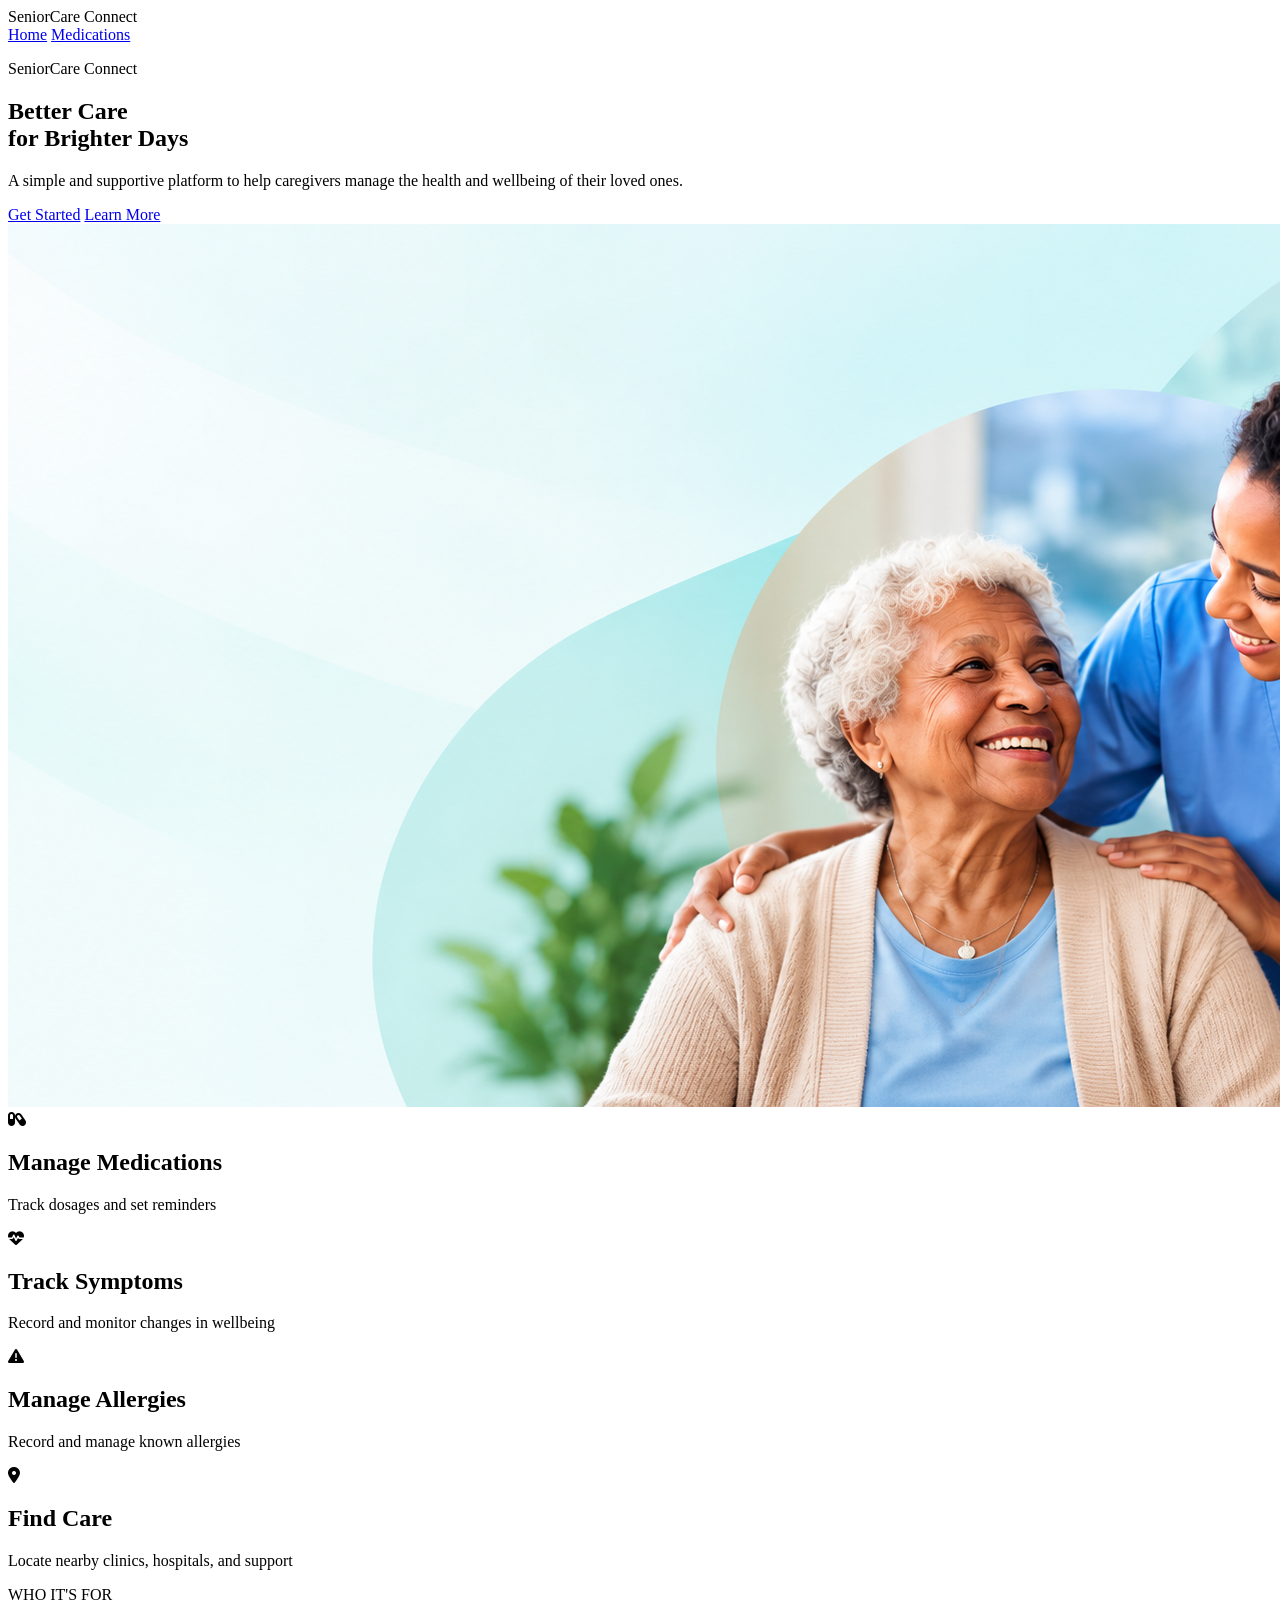
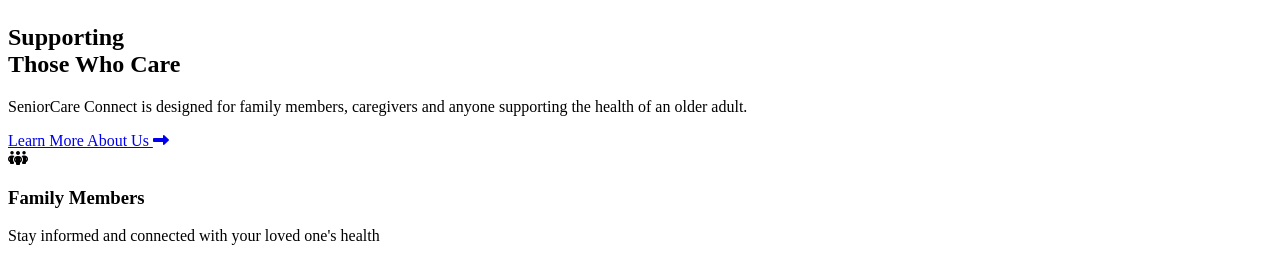
==== index.html @ da494a32 "Add who it's for section" ====
<!DOCTYPE html>
<html lang="en">

  <head>
    <meta charset="UTF-8">
    <meta name="viewport" content="width=device-width, initial-scale=1.0">
    <link rel="stylesheet" href="https://cdnjs.cloudflare.com/ajax/libs/font-awesome/6.7.2/css/all.min.css">
    <title>SeniorCare Connect</title>
  </head>

  <body>

    <header>
      <div class="logo">SeniorCare Connect</div>

      <nav class="navigation">
        <a href="index.html">Home</a>
        <a href="pages/medications.html">Medications</a>
      </nav>
    </header>

    <main>

      <section class="hero">

        <div class="hero-content">
          <p class="paragraph-home">SeniorCare Connect</p>

          <h1 class="main-heading">
            Better Care <br>
            for Brighter Days
          </h1>

          <p class="hero-description">
            A simple and supportive platform to help caregivers manage
            the health and wellbeing of their loved ones.
          </p>

          <div class="hero-buttons">
            <a href="#" class="btn-primary">Get Started</a>
            <a href="#" class="btn-secondary">Learn More</a>
          </div>
        </div>

        <div class="hero-image-container">
          <img
            src="hero-image.png"
            alt="Caregiver supporting an elderly woman"
          >
        </div>

      </section>

      <section class="features">
        <div class="feature-card">
          <i class="fa-solid fa-capsules" aria-hidden="true"></i>
          <h2 class="feature-heading">Manage Medications</h2>
          <p class="feature-description">Track dosages and set reminders</p>
        </div>

        <div class="feature-card">
          <i class="fa-solid fa-heart-pulse" aria-hidden="true"></i>
          <h2 class="feature-heading">Track Symptoms</h2>
          <p class="feature-description">Record and monitor changes in wellbeing</p>
        </div>

        <div class="feature-card">
          <i class="fa-solid fa-triangle-exclamation" aria-hidden="true"></i>
          <h2 class="feature-heading">Manage Allergies</h2>
          <p class="feature-description">Record and manage known allergies</p>
        </div>

        <div class="feature-card">
          <i class="fa-solid fa-location-dot" aria-hidden="true"></i>
          <h2 class="feature-heading">Find Care</h2>
          <p class="feature-description">Locate nearby clinics, hospitals, and support</p>
        </div>
      </section>

      <section class="who-section">
        <div class="who-intro">

          <p class="section-label">WHO IT'S FOR</p>

          <h2 class="section-heading">Supporting <br> Those Who Care</h2>

          <p>SeniorCare Connect is designed for family members, caregivers and anyone supporting the health of an older adult.</p>

          <a href="#" class="who-button">
            Learn More About Us

            <i class="fa-solid fa-right-long" aria-hidden="true"></i>
          </a>


        </div>

        <div class="who-cards">

          <article class="who-card">
            <i class="fa-solid fa-people-group" aria-hidden="true"></i>

            <h3>Family Members</h3>

            <p class="who-description">Stay informed and connected with your loved one's health</p>
          </article>

          

        </div>


      </section>

    </main>

  </body>

</html>
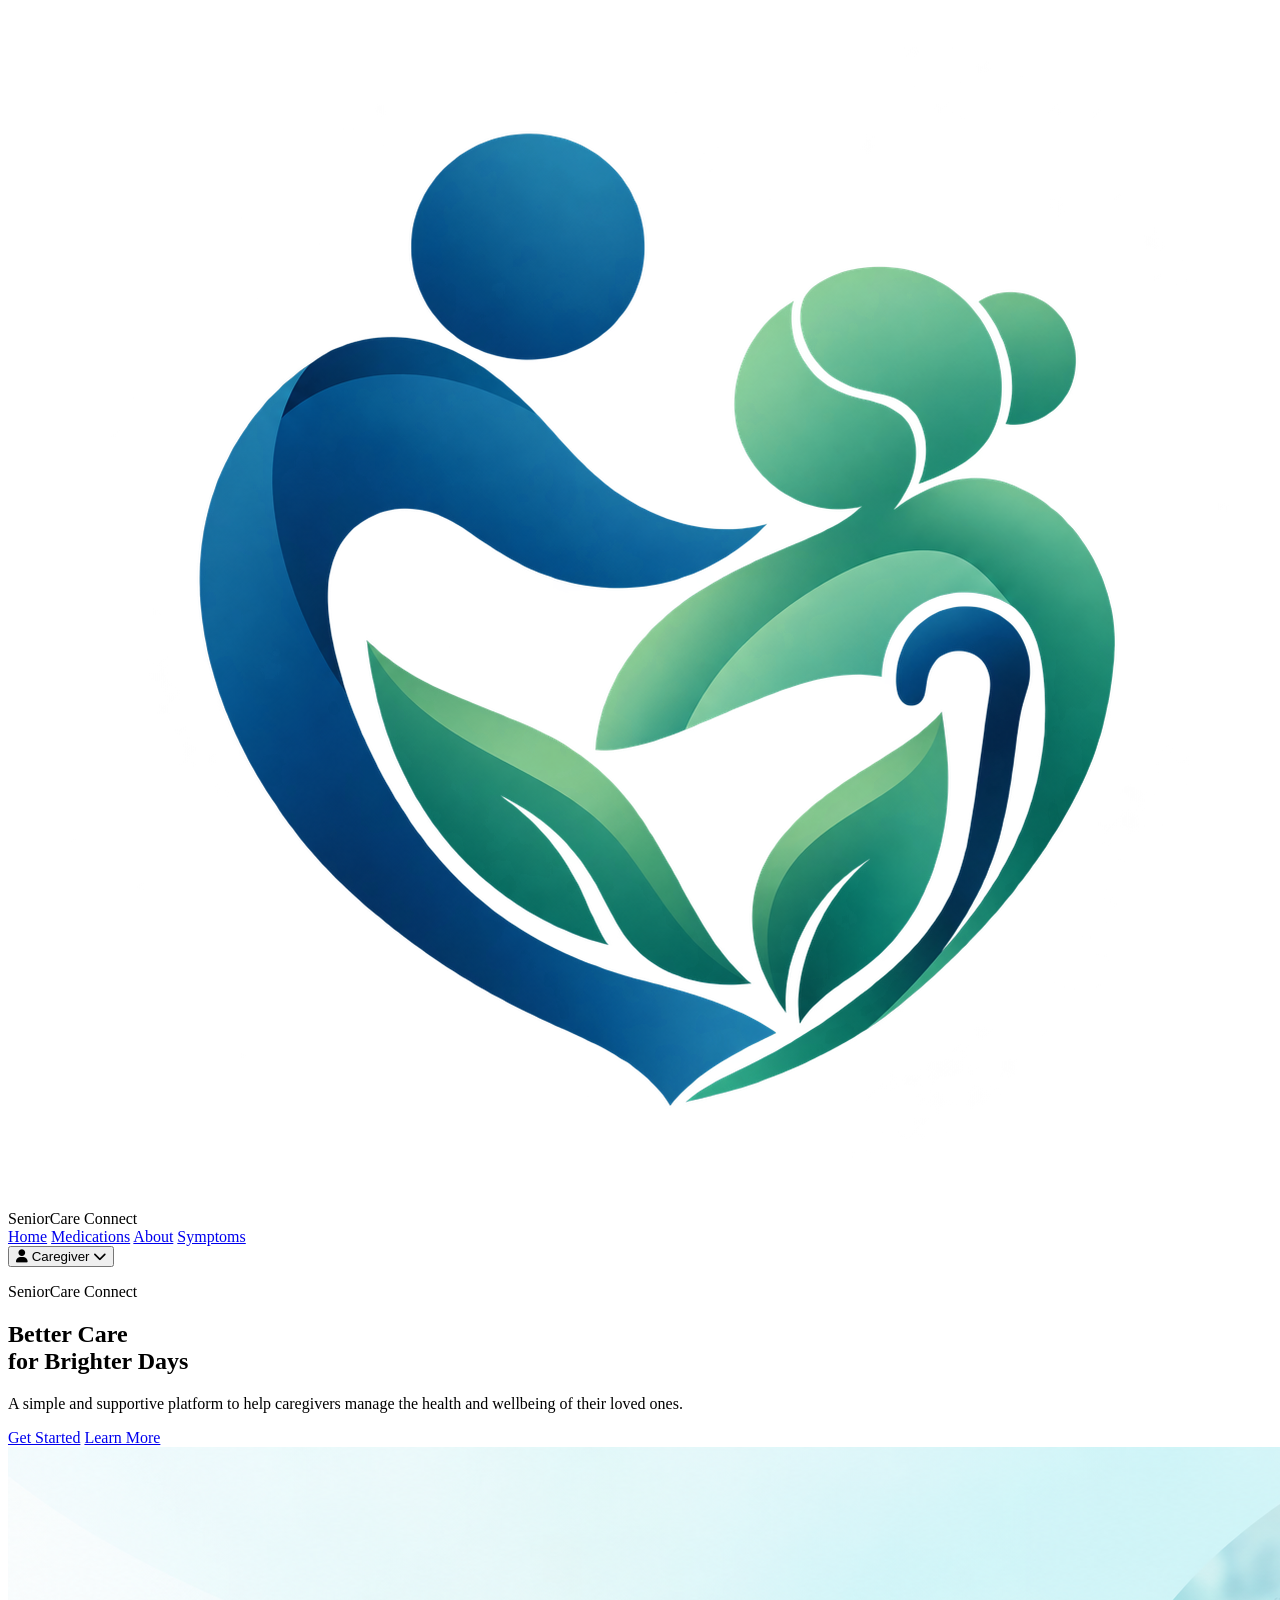
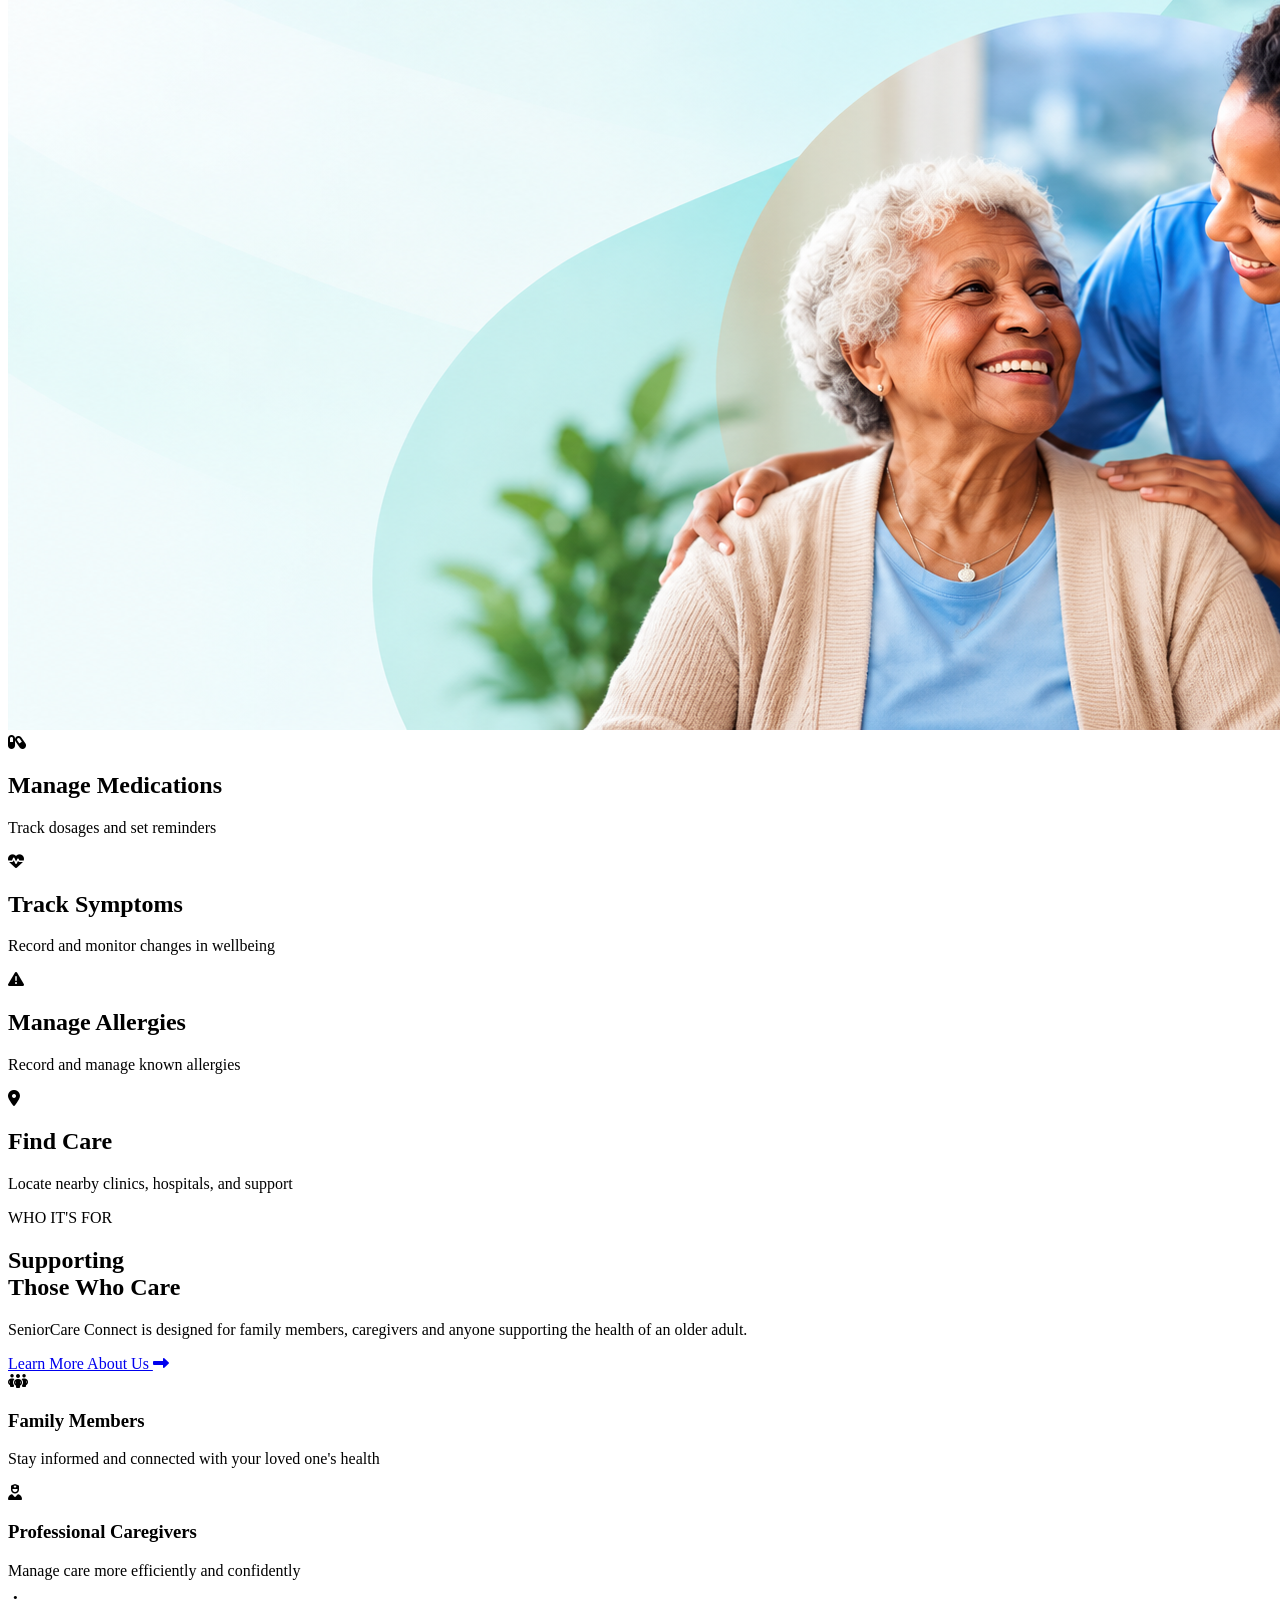
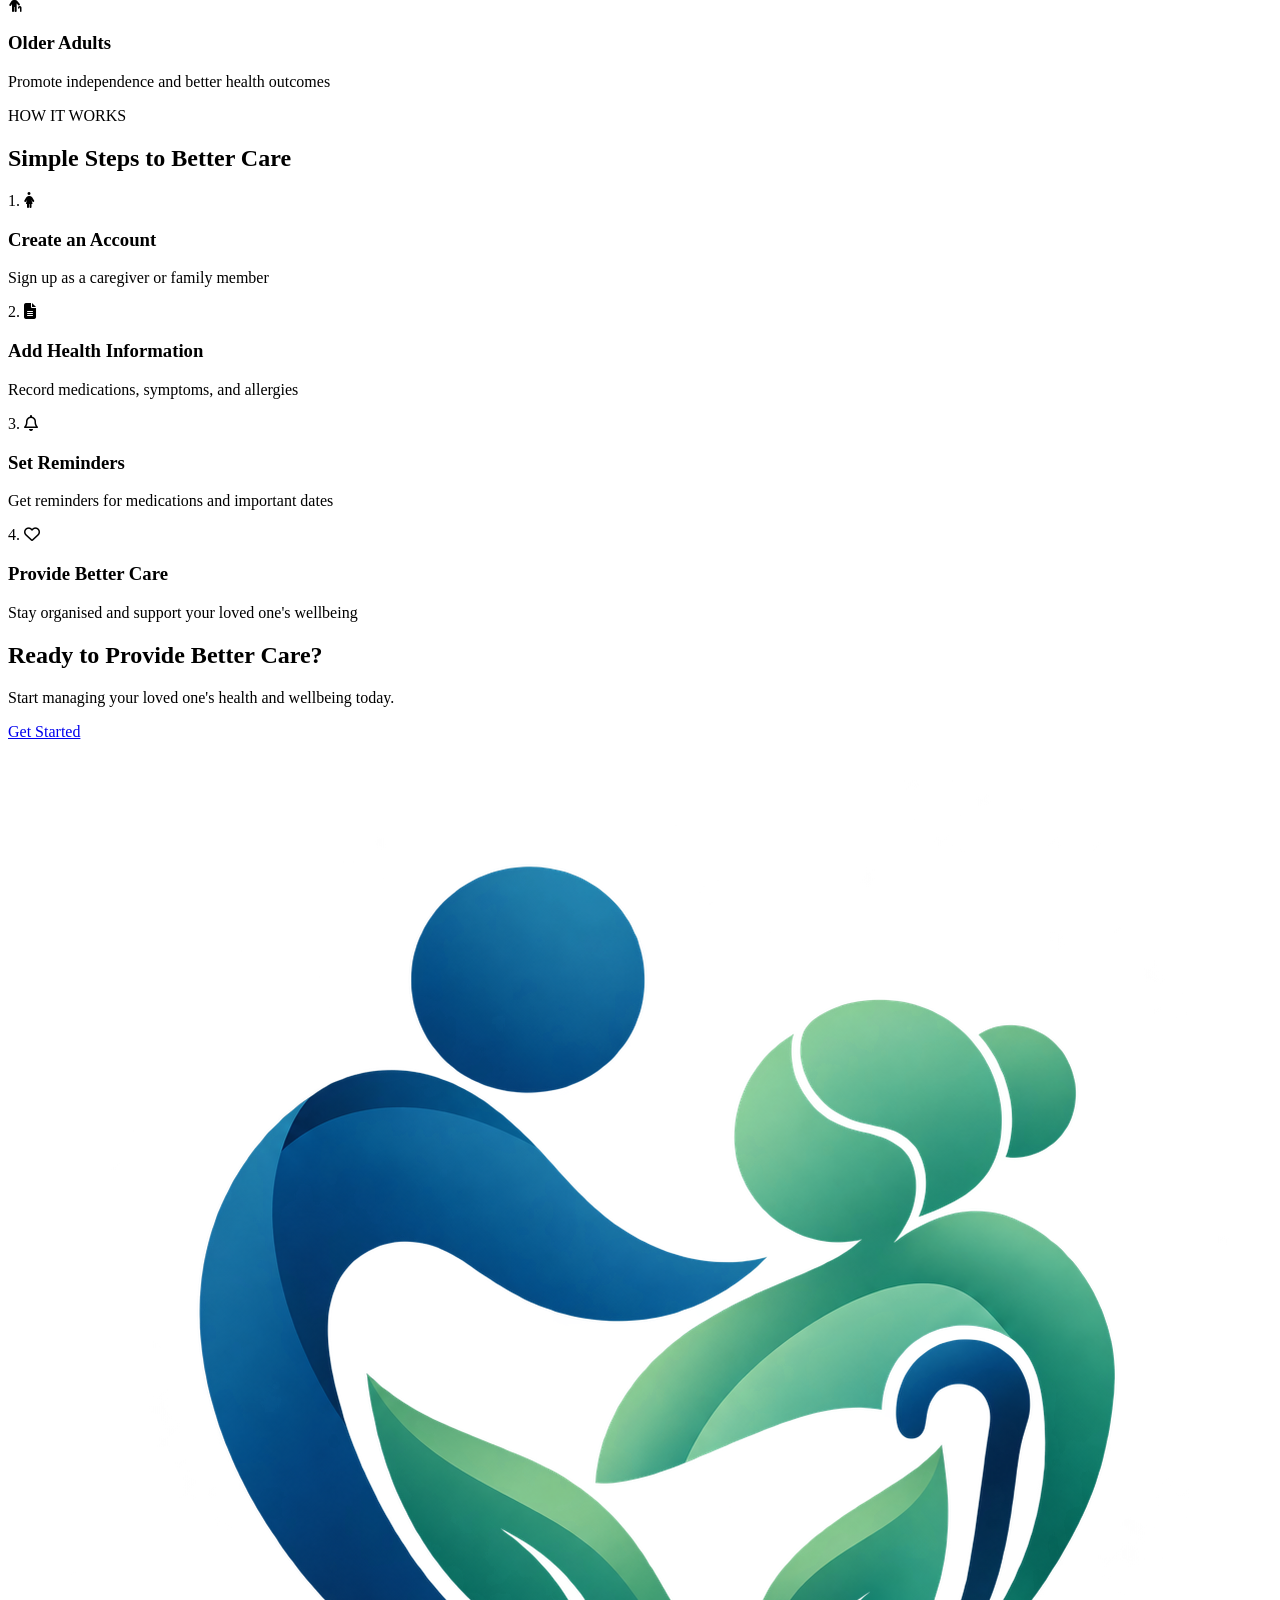
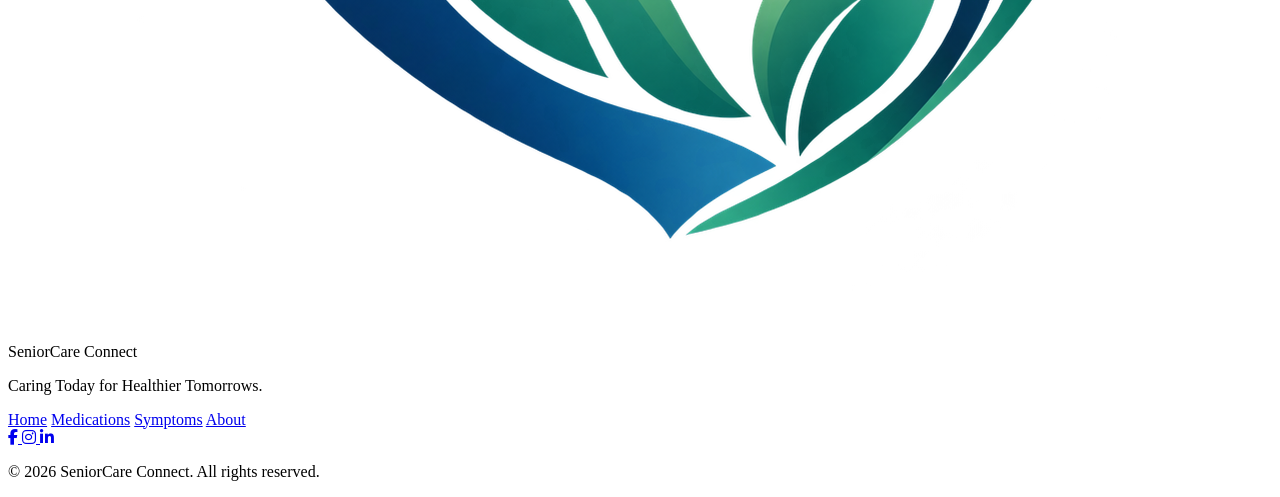
==== commit 6a8995cc: "Complete homepage HTML structure" ====
--- a/index.html
+++ b/index.html
@@ -11,12 +11,30 @@
   <body>
 
     <header>
-      <div class="logo">SeniorCare Connect</div>
+      <div class="logo">
+    <img src="logo.png" alt="SeniorCare Connect logo">
+    <span>SeniorCare Connect</span>
+  </div>
 
       <nav class="navigation">
         <a href="index.html">Home</a>
         <a href="pages/medications.html">Medications</a>
+        <a href="pages/about.html">About</a>
+        <a href="pages/symptoms.html">Symptoms</a>
       </nav>
+
+      <div class="profile-menu">
+
+  <button type="button" class="profile-button">
+
+    <i class="fa-solid fa-user" aria-hidden="true"></i>
+
+    <span>Caregiver</span>
+
+    <i class="fa-solid fa-chevron-down" aria-hidden="true"></i>
+
+  </button>
+</div>
     </header>
 
     <main>
@@ -105,15 +123,149 @@
             <p class="who-description">Stay informed and connected with your loved one's health</p>
           </article>
 
-          
-
-        </div>
-
-
-      </section>
+          <article class="who-card">
+            <i class="fa-solid fa-user-nurse" aria-hidden="true"></i>
+
+            <h3>Professional Caregivers</h3>
+
+            <p class="who-description">Manage care more efficiently and confidently</p>
+          </article>
+
+          <article class="who-card">
+            <i class="fa-solid fa-person-cane" aria-hidden="true"></i>
+
+            <h3>Older Adults</h3>
+
+            <p class="who-description">Promote independence and better health outcomes</p>
+          </article>
+
+        </div>
+
+      </section>
+      
+
+
+      <section class="how-it-works">
+        <p class="section-label">HOW IT WORKS</p>
+        <h2>Simple Steps to Better Care</h2>
+
+        <article class="step-card">
+
+          <span class="step-number">1.</span>
+
+            <i class="fa-solid fa-person-dress" aria-hidden="true"></i>
+
+
+            <h3>Create an Account</h3>
+
+            <p>Sign up as a caregiver or family member</p>
+          </article>
+
+
+          <article class="step-card">
+
+          <span class="step-number">2.</span>
+
+            <i class="fa-solid fa-file-lines" aria-hidden="true"></i>
+
+
+            <h3>Add Health Information</h3>
+
+            <p>Record medications, symptoms, and allergies</p>
+          </article>
+
+
+          <article class="step-card">
+
+          <span class="step-number">3.</span>
+
+            <i class="fa-regular fa-bell" aria-hidden="true"></i>
+
+
+            <h3>Set Reminders</h3>
+
+            <p>Get reminders for medications and important dates</p>
+          </article>
+
+
+          <article class="step-card">
+
+          <span class="step-number">4.</span>
+
+            <i class="fa-regular fa-heart" aria-hidden="true"></i>
+
+
+            <h3>Provide Better Care</h3>
+
+            <p>Stay organised and support your loved one's wellbeing</p>
+          </article>
+
+      </section>
+
+      <section class="cta-section">
+
+    <h2>Ready to Provide Better Care?</h2>
+
+    <p>
+        Start managing your loved one's health and wellbeing today.
+    </p>
+
+    <a href="#" class="cta-button">
+        Get Started
+    </a>
+
+</section>
+
 
     </main>
 
+    <footer>
+  <div class="footer-brand">
+
+  <div class="footer-logo">
+    <img src="logo.png" alt="SeniorCare Connect logo">
+    <span>SeniorCare Connect</span>
+  </div>
+
+  <p>Caring Today for Healthier Tomorrows.</p>
+
+</div>
+
+<nav class="footer-navigation">
+
+  <a href="index.html">Home</a>
+
+  <a href="pages/medications.html">Medications</a>
+
+  <a href="pages/symptoms.html">Symptoms</a>
+
+  <a href="pages/about.html">About</a>
+
+</nav>
+
+<div class="social-links">
+
+  <a href="#" aria-label="Facebook">
+    <i class="fa-brands fa-facebook-f" aria-hidden="true"></i>
+  </a>
+
+  <a href="#" aria-label="Instagram">
+    <i class="fa-brands fa-instagram" aria-hidden="true"></i>
+  </a>
+
+  <a href="#" aria-label="LinkedIn">
+    <i class="fa-brands fa-linkedin-in" aria-hidden="true"></i>
+  </a>
+
+</div>
+
+<p class="copyright">
+    © 2026 SeniorCare Connect. All rights reserved.
+  </p>
+  
+</footer>
+
+
   </body>
 
 </html>
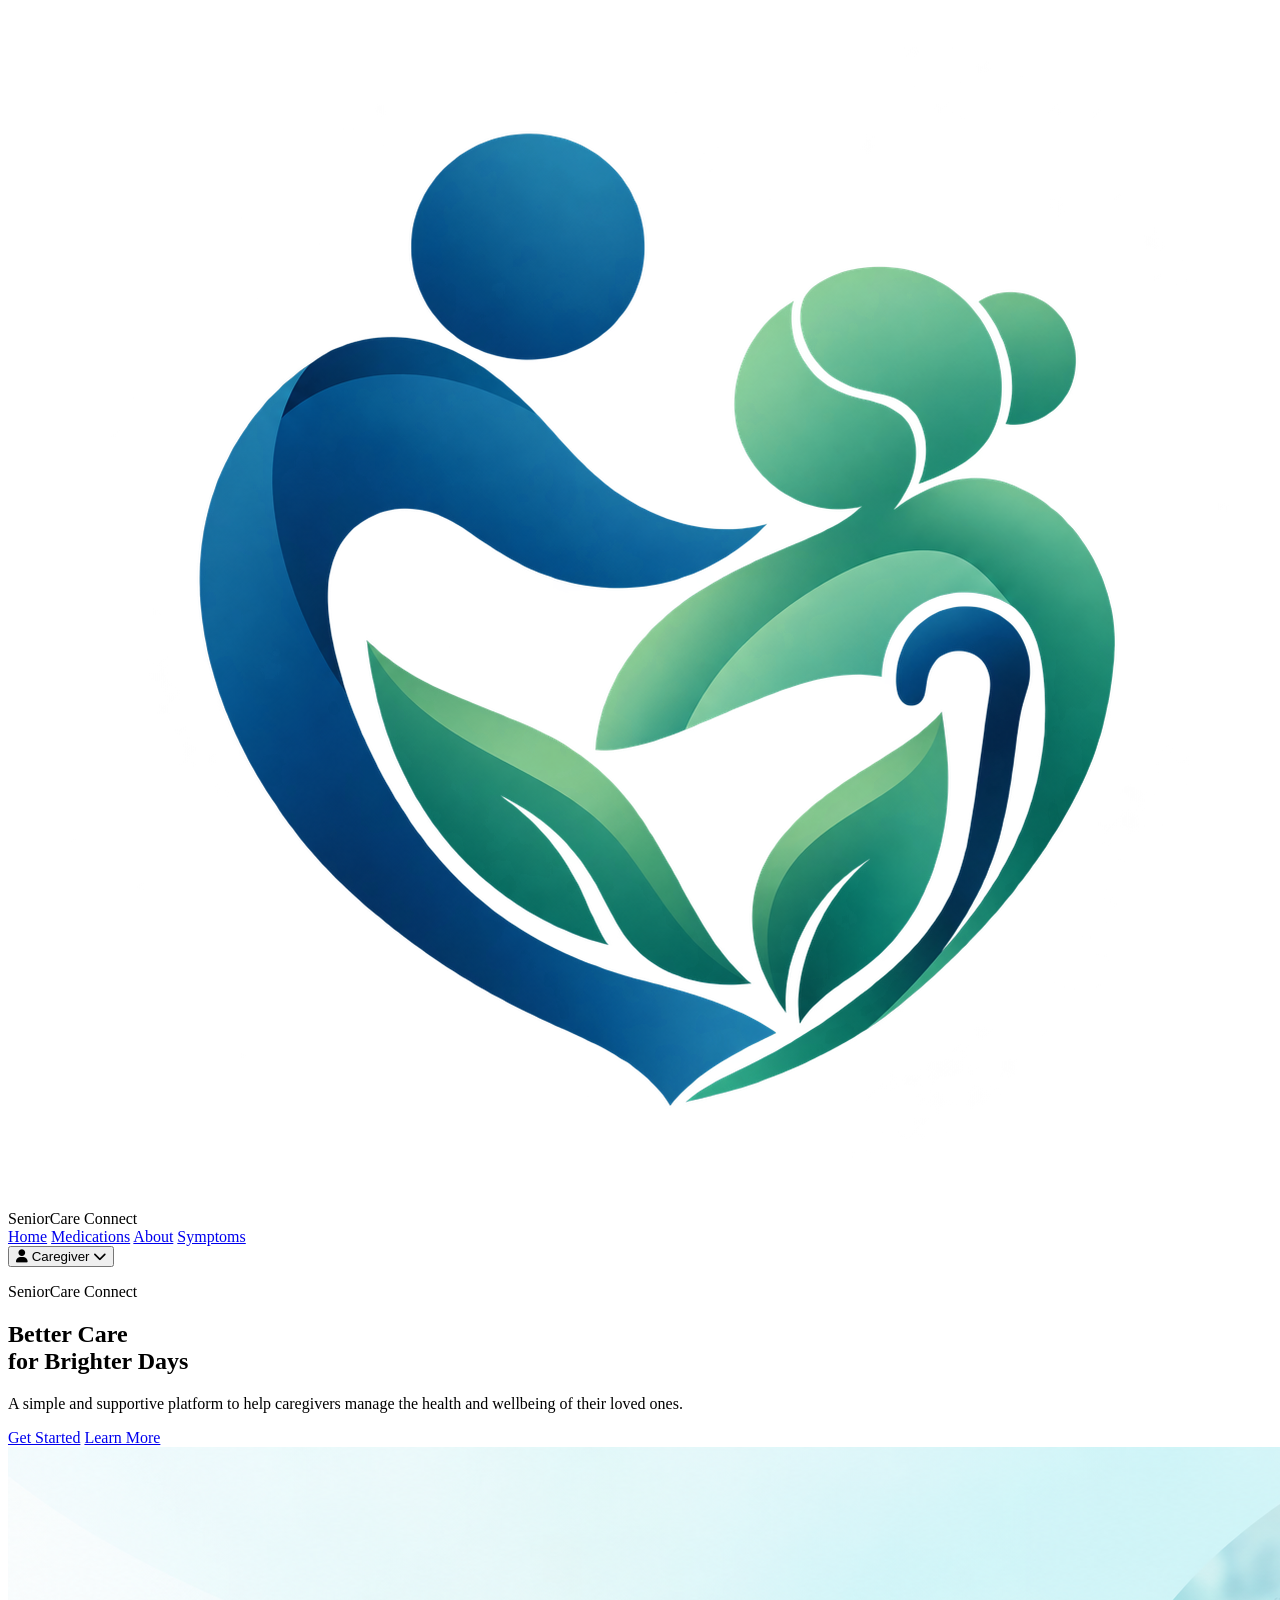
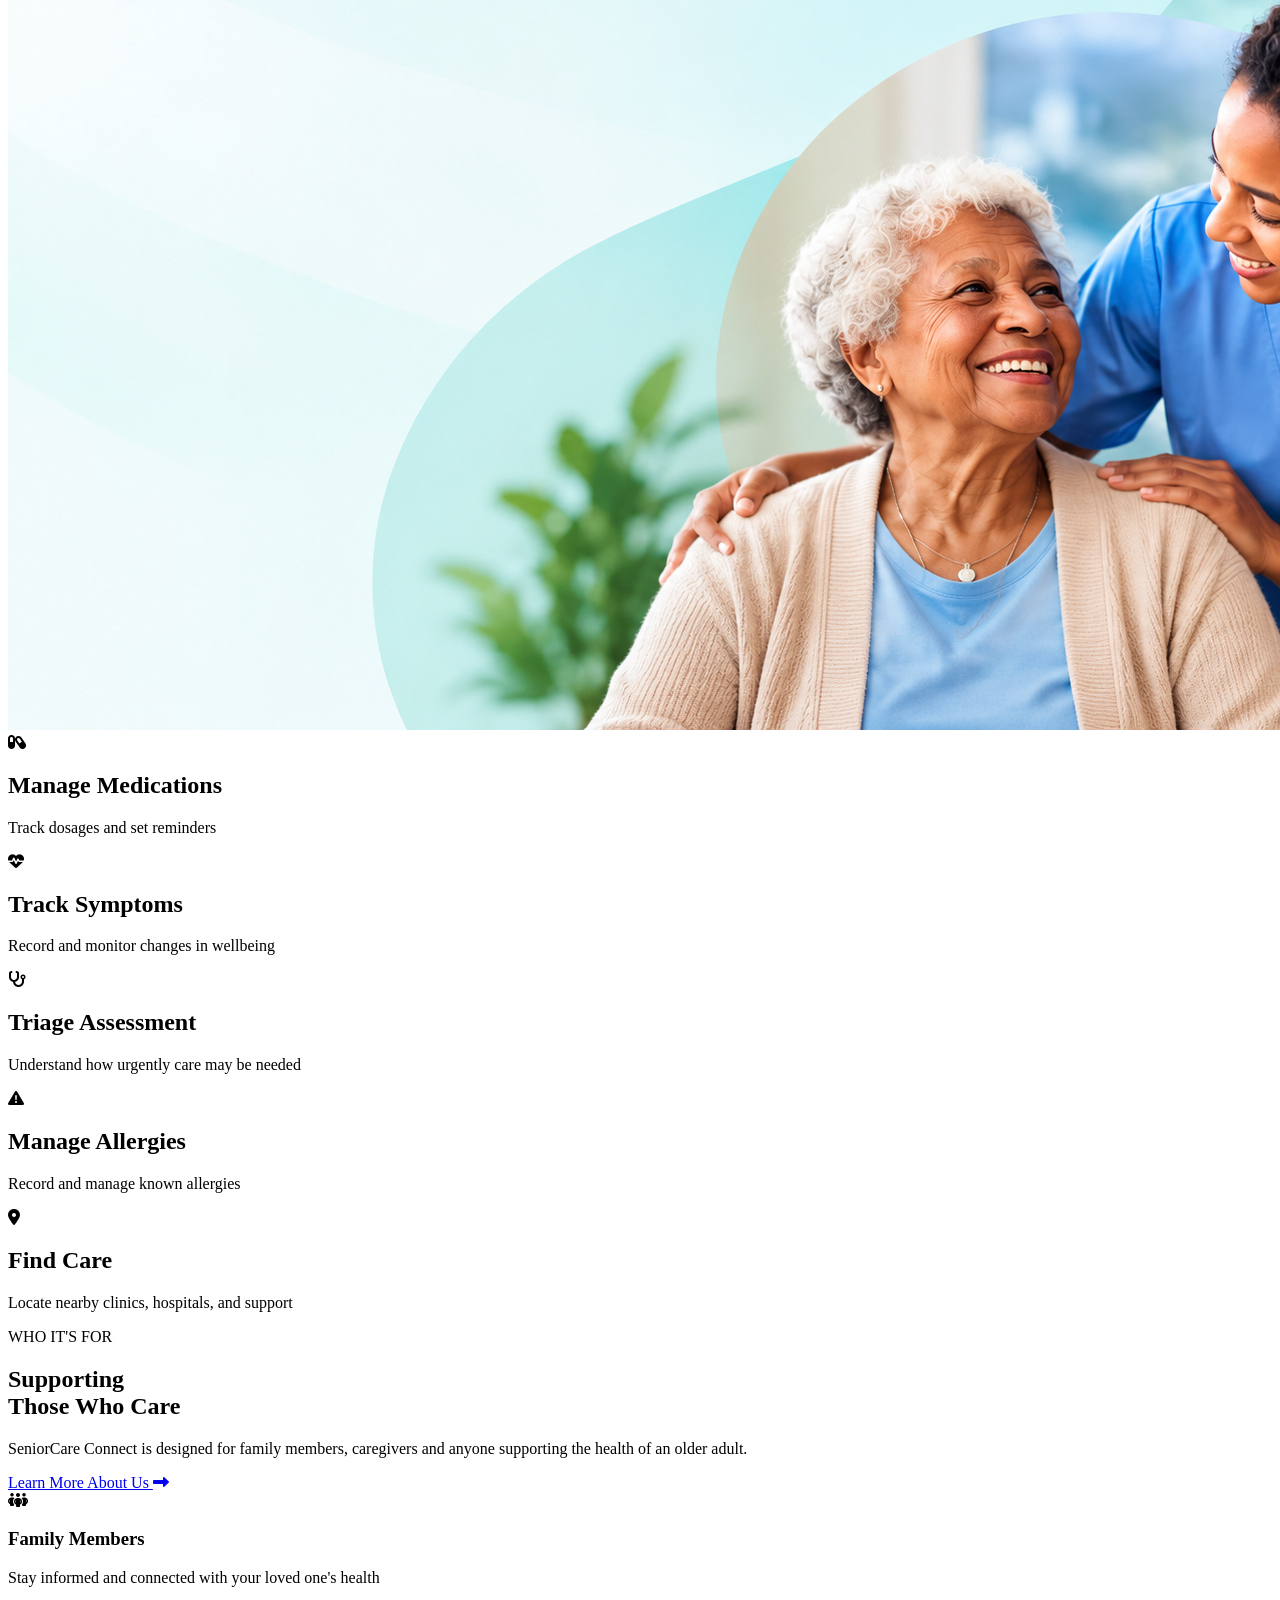
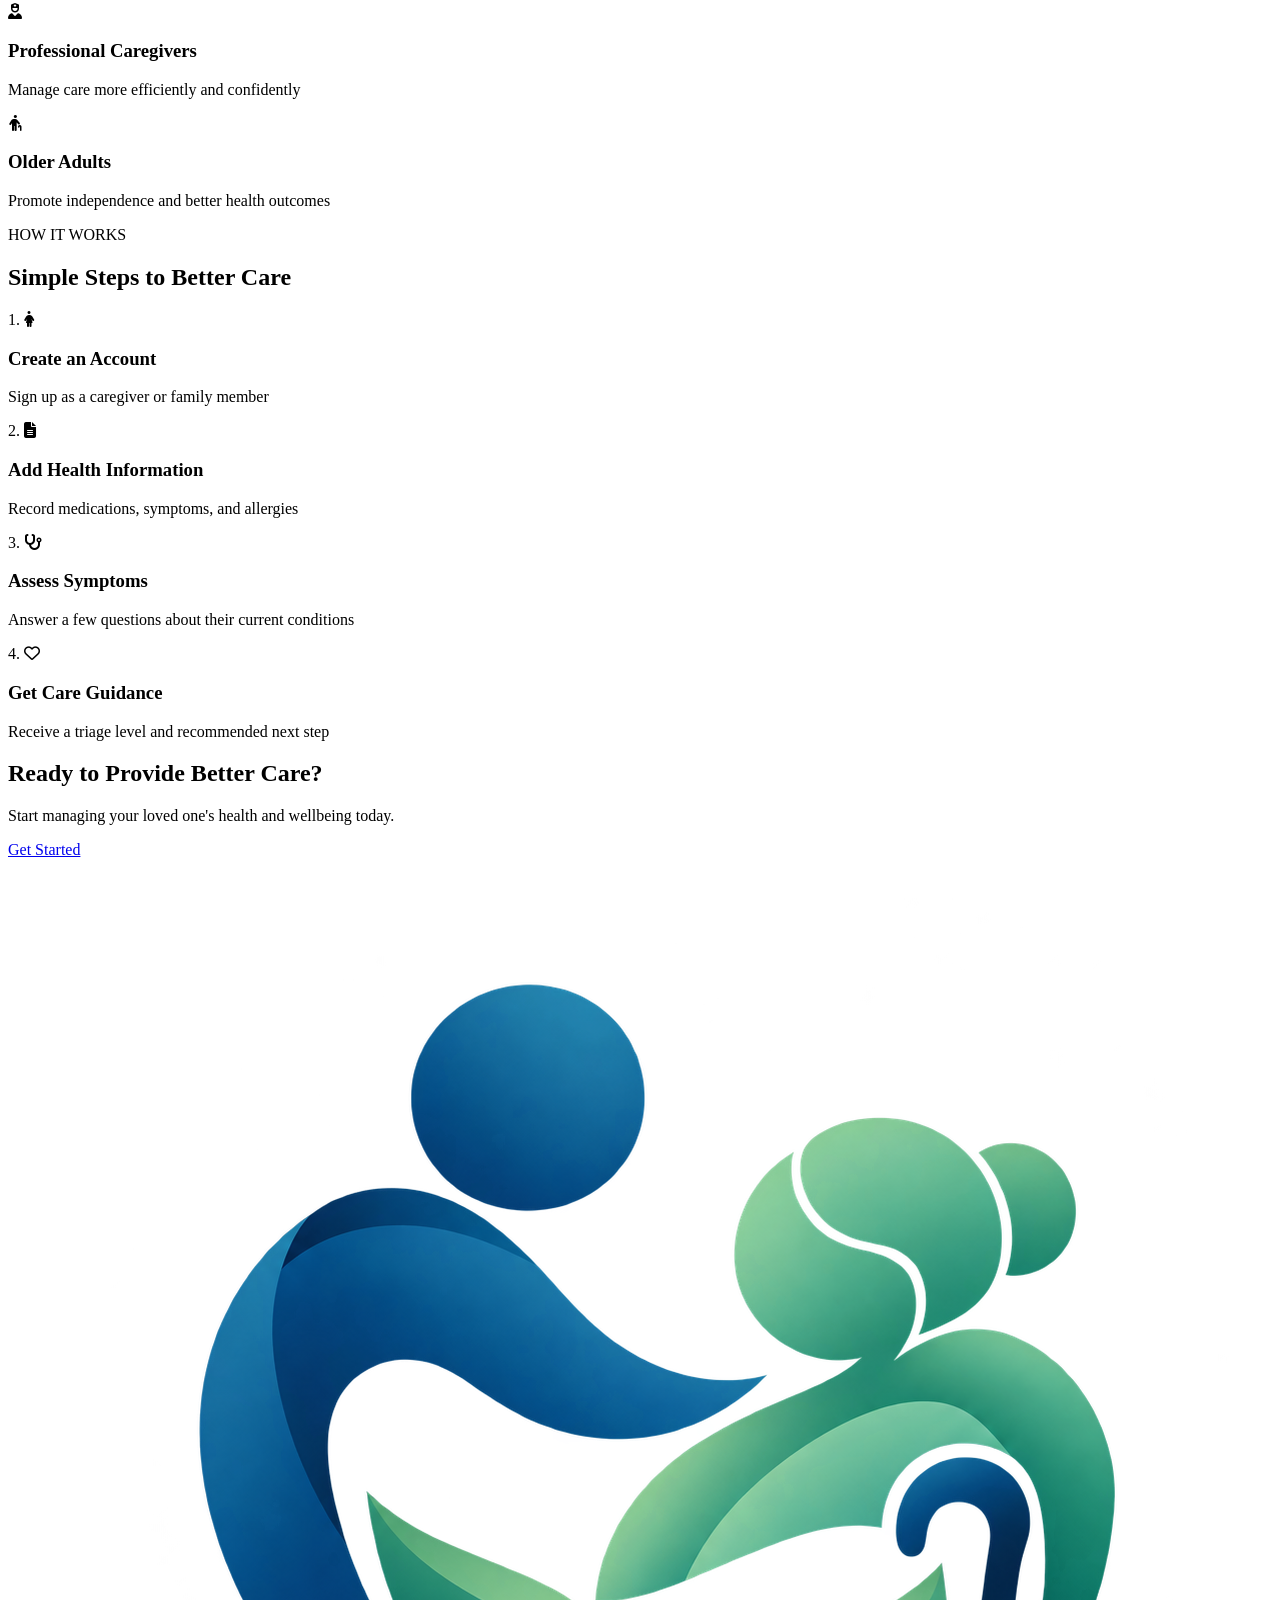
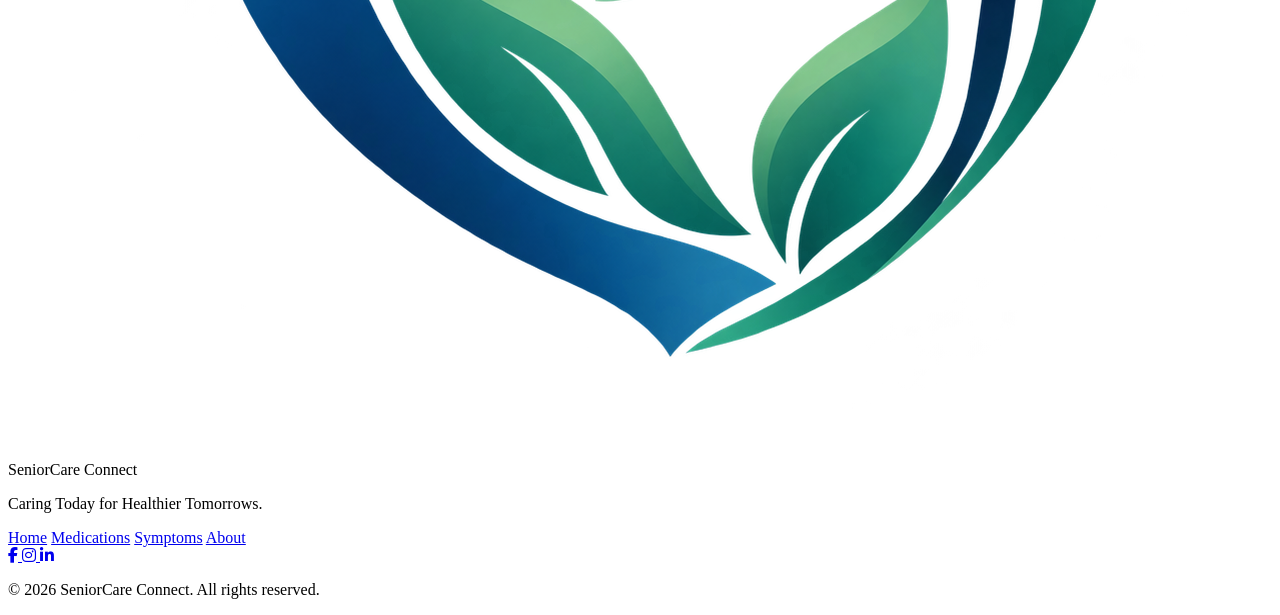
==== commit 676d35a5: "Complete HTML structure" ====
--- a/index.html
+++ b/index.html
@@ -5,6 +5,7 @@
     <meta charset="UTF-8">
     <meta name="viewport" content="width=device-width, initial-scale=1.0">
     <link rel="stylesheet" href="https://cdnjs.cloudflare.com/ajax/libs/font-awesome/6.7.2/css/all.min.css">
+    <link rel="stylesheet" href="style.css">
     <title>SeniorCare Connect</title>
   </head>
 
@@ -83,6 +84,12 @@
         </div>
 
         <div class="feature-card">
+          <i class="fa-solid fa-stethoscope" aria-hidden="true"></i>
+          <h2 class="feature-heading">Triage Assessment</h2>
+          <p class="feature-description">Understand how urgently care may be needed</p>
+        </div>
+
+        <div class="feature-card">
           <i class="fa-solid fa-triangle-exclamation" aria-hidden="true"></i>
           <h2 class="feature-heading">Manage Allergies</h2>
           <p class="feature-description">Record and manage known allergies</p>
@@ -179,25 +186,25 @@
 
           <span class="step-number">3.</span>
 
-            <i class="fa-regular fa-bell" aria-hidden="true"></i>
-
-
-            <h3>Set Reminders</h3>
-
-            <p>Get reminders for medications and important dates</p>
-          </article>
-
-
-          <article class="step-card">
+            <i class="fa-solid fa-stethoscope" aria-hidden="true"></i>
+
+
+            <h3>Assess Symptoms</h3>
+
+            <p>Answer a few questions about their current conditions</p>
+          </article>
+
+
+           <article class="step-card">
 
           <span class="step-number">4.</span>
 
             <i class="fa-regular fa-heart" aria-hidden="true"></i>
 
 
-            <h3>Provide Better Care</h3>
-
-            <p>Stay organised and support your loved one's wellbeing</p>
+            <h3>Get Care Guidance</h3>
+
+            <p>Receive a triage level and recommended next step</p>
           </article>
 
       </section>
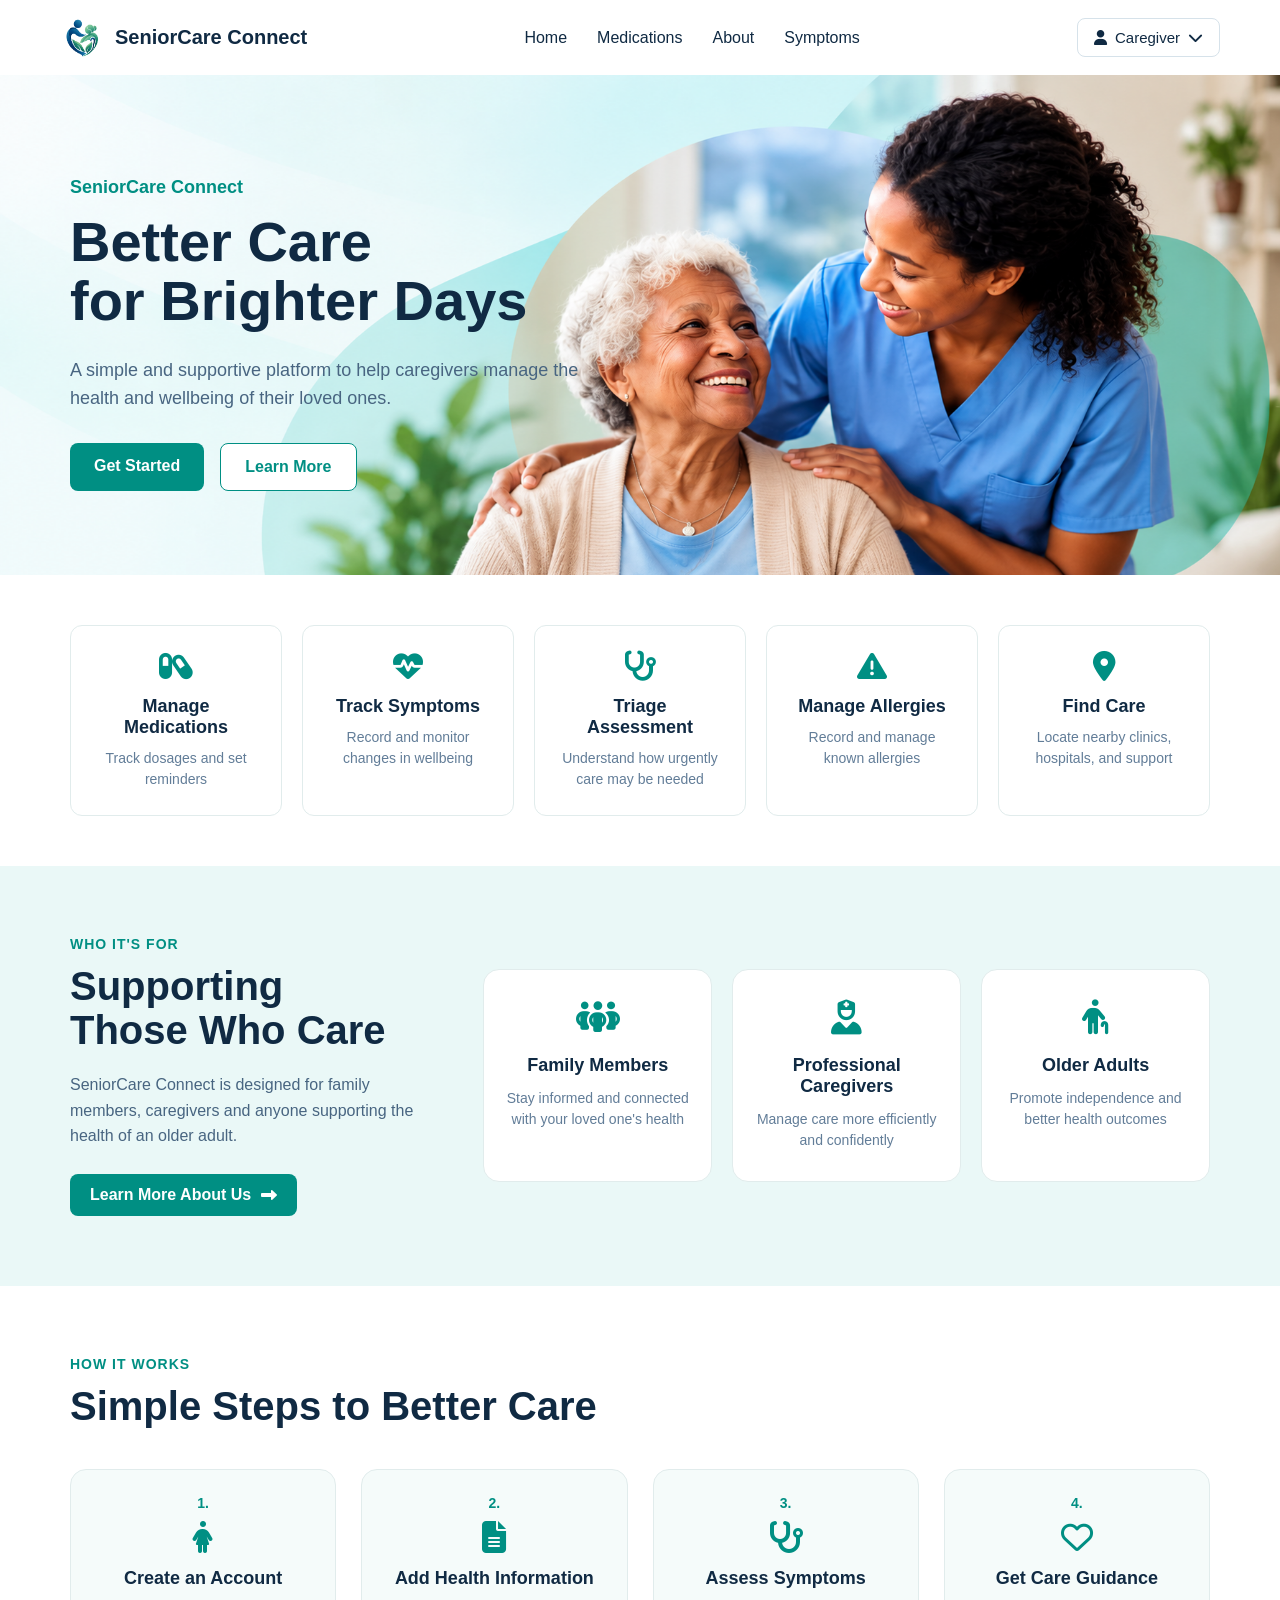
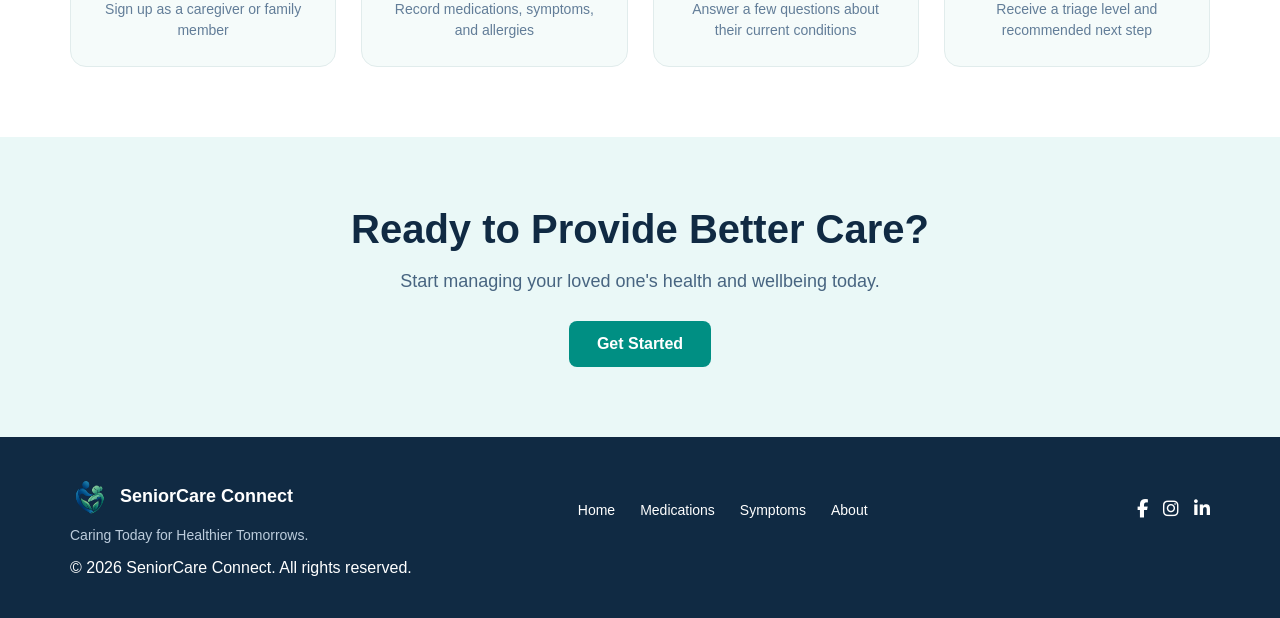
==== commit 9b9c7260: "Complete homepage styling" ====
--- a/index.html
+++ b/index.html
@@ -5,7 +5,7 @@
     <meta charset="UTF-8">
     <meta name="viewport" content="width=device-width, initial-scale=1.0">
     <link rel="stylesheet" href="https://cdnjs.cloudflare.com/ajax/libs/font-awesome/6.7.2/css/all.min.css">
-    <link rel="stylesheet" href="style.css">
+    <link rel="stylesheet" href="css/style.css">
     <title>SeniorCare Connect</title>
   </head>
 
@@ -61,12 +61,7 @@
           </div>
         </div>
 
-        <div class="hero-image-container">
-          <img
-            src="hero-image.png"
-            alt="Caregiver supporting an elderly woman"
-          >
-        </div>
+      
 
       </section>
 
@@ -149,65 +144,70 @@
         </div>
 
       </section>
+
+      <section class="how-it-works">
+
+    <p class="section-label">HOW IT WORKS</p>
+
+    <h2>Simple Steps to Better Care</h2>
+
+    <div class="steps-container">
+
+        <article class="step-card">
+
+            <span class="step-number">1.</span>
+
+            <i class="fa-solid fa-person-dress" aria-hidden="true"></i>
+
+            <h3>Create an Account</h3>
+
+            <p>Sign up as a caregiver or family member</p>
+
+        </article>
+
+
+        <article class="step-card">
+
+            <span class="step-number">2.</span>
+
+            <i class="fa-solid fa-file-lines" aria-hidden="true"></i>
+
+            <h3>Add Health Information</h3>
+
+            <p>Record medications, symptoms, and allergies</p>
+
+        </article>
+
+
+        <article class="step-card">
+
+            <span class="step-number">3.</span>
+
+            <i class="fa-solid fa-stethoscope" aria-hidden="true"></i>
+
+            <h3>Assess Symptoms</h3>
+
+            <p>Answer a few questions about their current conditions</p>
+
+        </article>
+
+
+        <article class="step-card">
+
+            <span class="step-number">4.</span>
+
+            <i class="fa-regular fa-heart" aria-hidden="true"></i>
+
+            <h3>Get Care Guidance</h3>
+
+            <p>Receive a triage level and recommended next step</p>
+
+        </article>
+
+    </div>
+
+</section>
       
-
-
-      <section class="how-it-works">
-        <p class="section-label">HOW IT WORKS</p>
-        <h2>Simple Steps to Better Care</h2>
-
-        <article class="step-card">
-
-          <span class="step-number">1.</span>
-
-            <i class="fa-solid fa-person-dress" aria-hidden="true"></i>
-
-
-            <h3>Create an Account</h3>
-
-            <p>Sign up as a caregiver or family member</p>
-          </article>
-
-
-          <article class="step-card">
-
-          <span class="step-number">2.</span>
-
-            <i class="fa-solid fa-file-lines" aria-hidden="true"></i>
-
-
-            <h3>Add Health Information</h3>
-
-            <p>Record medications, symptoms, and allergies</p>
-          </article>
-
-
-          <article class="step-card">
-
-          <span class="step-number">3.</span>
-
-            <i class="fa-solid fa-stethoscope" aria-hidden="true"></i>
-
-
-            <h3>Assess Symptoms</h3>
-
-            <p>Answer a few questions about their current conditions</p>
-          </article>
-
-
-           <article class="step-card">
-
-          <span class="step-number">4.</span>
-
-            <i class="fa-regular fa-heart" aria-hidden="true"></i>
-
-
-            <h3>Get Care Guidance</h3>
-
-            <p>Receive a triage level and recommended next step</p>
-          </article>
-
-      </section>
 
       <section class="cta-section">
 
@@ -227,52 +227,56 @@
     </main>
 
     <footer>
-  <div class="footer-brand">
-
-  <div class="footer-logo">
-    <img src="logo.png" alt="SeniorCare Connect logo">
-    <span>SeniorCare Connect</span>
-  </div>
-
-  <p>Caring Today for Healthier Tomorrows.</p>
-
-</div>
-
-<nav class="footer-navigation">
-
-  <a href="index.html">Home</a>
-
-  <a href="pages/medications.html">Medications</a>
-
-  <a href="pages/symptoms.html">Symptoms</a>
-
-  <a href="pages/about.html">About</a>
-
-</nav>
-
-<div class="social-links">
-
-  <a href="#" aria-label="Facebook">
-    <i class="fa-brands fa-facebook-f" aria-hidden="true"></i>
-  </a>
-
-  <a href="#" aria-label="Instagram">
-    <i class="fa-brands fa-instagram" aria-hidden="true"></i>
-  </a>
-
-  <a href="#" aria-label="LinkedIn">
-    <i class="fa-brands fa-linkedin-in" aria-hidden="true"></i>
-  </a>
-
-</div>
-
-<p class="copyright">
-    © 2026 SeniorCare Connect. All rights reserved.
-  </p>
-  
+
+    <div class="footer-main">
+
+        <div class="footer-brand">
+
+            <div class="footer-logo">
+                <img src="logo.png" alt="SeniorCare Connect logo">
+                <span>SeniorCare Connect</span>
+            </div>
+
+            <p>Caring Today for Healthier Tomorrows.</p>
+
+        </div>
+
+
+        <nav class="footer-navigation">
+
+            <a href="index.html">Home</a>
+            <a href="pages/medications.html">Medications</a>
+            <a href="pages/symptoms.html">Symptoms</a>
+            <a href="pages/about.html">About</a>
+
+        </nav>
+
+
+        <div class="social-links">
+
+            <a href="#" aria-label="Facebook">
+                <i class="fa-brands fa-facebook-f" aria-hidden="true"></i>
+            </a>
+
+            <a href="#" aria-label="Instagram">
+                <i class="fa-brands fa-instagram" aria-hidden="true"></i>
+            </a>
+
+            <a href="#" aria-label="LinkedIn">
+                <i class="fa-brands fa-linkedin-in" aria-hidden="true"></i>
+            </a>
+
+        </div>
+
+    </div>
+
+
+    <p class="copyright">
+        © 2026 SeniorCare Connect. All rights reserved.
+    </p>
+
 </footer>
 
-
   </body>
 
 </html>
--- a/css/style.css
+++ b/css/style.css
@@ -0,0 +1,401 @@
+* {
+    box-sizing: border-box;
+}
+
+body {
+    margin: 0;
+    padding: 0;
+    font-family: Arial, sans-serif;
+    color: #102a43;
+    background-color: #ffffff;
+}
+
+header {
+    display: flex;
+    align-items: center;
+    justify-content: space-between;
+    padding: 15px 60px;
+}
+
+.logo {
+    display: flex;
+    align-items: center;
+}
+
+.logo img {
+    width: 45px;
+    height: 45px;
+}
+
+.navigation {
+    display: flex;
+    gap: 30px;
+}
+
+.navigation a {
+    text-decoration: none;
+    color: #102a43;
+    font-size: 16px;
+}
+
+.logo span {
+    font-size: 20px;
+    font-weight: 600;
+    margin-left: 10px;
+}
+
+.profile-button {
+    display: flex;
+    align-items: center;
+    gap: 8px;
+    padding: 10px 16px;
+    border: 1px solid #d6e2ea;
+    border-radius: 8px;
+    background-color: #ffffff;
+    color: #102a43;
+    font-size: 15px;
+    cursor: pointer;
+}
+
+.hero {
+    min-height: 500px;
+    padding: 70px;
+    background-color: #eaf8f7;
+    background-image: url("../hero-image.png");
+    background-size: cover;
+    background-position: center right;
+    background-repeat: no-repeat;
+    
+    display: flex;
+    align-items: center;
+}
+
+
+.hero-content {
+    max-width: 600px;
+}
+
+
+.paragraph-home {
+    color: #008f83;
+    font-size: 18px;
+    font-weight: 600;
+    margin-bottom: 15px;
+}
+
+.main-heading {
+    font-size: 56px;
+    line-height: 1.05;
+    margin: 0 0 25px;
+    color: #102a43;
+}
+
+.hero-description {
+    max-width: 560px;
+    font-size: 18px;
+    line-height: 1.6;
+    color: #486581;
+    margin-bottom: 30px;
+}
+
+.hero-buttons {
+    display: flex;
+    gap: 16px;
+}
+
+.btn-primary,
+.btn-secondary {
+    display: inline-block;
+    padding: 14px 24px;
+    border-radius: 8px;
+    text-decoration: none;
+    font-weight: 600;
+}
+
+.btn-primary {
+    background-color: #008f83;
+    color: #ffffff;
+}
+
+
+.btn-secondary {
+    border: 1px solid #008f83;
+    color: #008f83;
+    background-color: #ffffff;
+}
+
+
+.features {
+    display: flex;
+    justify-content: center;
+    gap: 20px;
+    padding: 50px 70px;
+}
+
+.feature-card {
+    flex: 1;
+    padding: 25px;
+    text-align: center;
+    background-color: #ffffff;
+    border: 1px solid #e1ecec;
+    border-radius: 12px;
+}
+
+.feature-card i {
+    font-size: 30px;
+    color: #008f83;
+    margin-bottom: 15px;
+}
+
+.feature-heading {
+    font-size: 18px;
+    margin: 0 0 10px;
+    color: #102a43;
+}
+
+.feature-description {
+    margin: 0;
+    font-size: 14px;
+    line-height: 1.5;
+    color: #627d98;
+}
+
+.who-section {
+    display: flex;
+    align-items: center;
+    gap: 50px;
+    padding: 70px;
+    background-color: #eaf8f7;
+}
+
+.who-intro {
+    flex: 1;
+    max-width: 400px;
+}
+
+.who-cards {
+    display: flex;
+    flex: 2;
+    gap: 20px;
+}
+
+.who-card {
+    flex: 1;
+    padding: 30px 20px;
+    text-align: center;
+    background-color: #ffffff;
+    border: 1px solid #e1ecec;
+    border-radius: 16px;
+}
+
+.who-card i {
+    font-size: 35px;
+    color: #008f83;
+    margin-bottom: 20px;
+}
+
+.who-card h3 {
+    margin: 0 0 12px;
+    font-size: 18px;
+    color: #102a43;
+}
+
+.who-description {
+    margin: 0;
+    font-size: 14px;
+    line-height: 1.5;
+    color: #627d98;
+}
+
+.section-label {
+    margin: 0 0 12px;
+    color: #008f83;
+    font-size: 14px;
+    font-weight: 700;
+    letter-spacing: 1px;
+}
+
+.section-heading {
+    margin: 0 0 20px;
+    font-size: 40px;
+    line-height: 1.1;
+    color: #102a43;
+}
+
+.who-intro > p:not(.section-label) {
+    max-width: 400px;
+    margin-bottom: 25px;
+    font-size: 16px;
+    line-height: 1.6;
+    color: #486581;
+}
+
+.who-button {
+    display: inline-flex;
+    align-items: center;
+    gap: 10px;
+    padding: 12px 20px;
+    background-color: #008f83;
+    color: #ffffff;
+    text-decoration: none;
+    border-radius: 8px;
+    font-weight: 600;
+}
+
+.how-it-works {
+    padding: 70px;
+    background-color: #ffffff;
+}
+
+.how-it-works > h2 {
+    margin: 0 0 40px;
+    font-size: 40px;
+    color: #102a43;
+}
+
+
+.steps-container {
+    display: flex;
+    gap: 25px;
+}
+
+.step-card {
+    flex: 1;
+    padding: 25px;
+    text-align: center;
+    border-radius: 16px;
+    background-color: #f5fbfa;
+    border: 1px solid #e1ecec;
+}
+
+.step-number {
+    display: block;
+    margin-bottom: 10px;
+    font-size: 14px;
+    font-weight: 700;
+    color: #008f83;
+}
+
+.step-card i {
+    font-size: 32px;
+    color: #008f83;
+    margin-bottom: 15px;
+}
+
+.step-card h3 {
+    margin: 0 0 10px;
+    font-size: 18px;
+    color: #102a43;
+}
+
+.step-card p {
+    margin: 0;
+    font-size: 14px;
+    line-height: 1.5;
+    color: #627d98;
+}
+
+.cta-section {
+    padding: 70px;
+    text-align: center;
+    background-color: #eaf8f7;
+}
+
+.cta-section h2 {
+    margin: 0 0 15px;
+    font-size: 40px;
+    color: #102a43;
+}
+
+.cta-section p {
+    margin: 0 0 25px;
+    font-size: 18px;
+    line-height: 1.6;
+    color: #486581;
+}
+
+.cta-button {
+    display: inline-block;
+    padding: 14px 28px;
+    background-color: #008f83;
+    color: #ffffff;
+    text-decoration: none;
+    border-radius: 8px;
+    font-weight: 600;
+}
+
+footer {
+    padding: 40px 70px 25px;
+    background-color: #102a43;
+    color: #ffffff;
+}
+
+.footer-main {
+    display: flex;
+    align-items: center;
+    justify-content: space-between;
+    gap: 40px;
+}
+
+.footer-logo {
+    display: flex;
+    align-items: center;
+    gap: 10px;
+}
+
+.footer-logo img {
+    width: 40px;
+    height: 40px;
+}
+
+.footer-logo span {
+    font-size: 18px;
+    font-weight: 600;
+}
+
+.footer-brand > p {
+    margin: 10px 0 0;
+    color: #bcccdc;
+    font-size: 14px;
+}
+
+.footer-navigation {
+    display: flex;
+    gap: 25px;
+}
+
+.footer-navigation a {
+    color: #ffffff;
+    text-decoration: none;
+    font-size: 14px;
+}
+
+.social-links {
+    display: flex;
+    gap: 15px;
+}
+
+.social-links a {
+    color: #ffffff;
+    text-decoration: none;
+    font-size: 18px;
+    transition: all 0.3s ease;
+}
+
+
+.social-links a:nth-child(1):hover {
+    color: #1877f2;
+    text-shadow: 0 0 10px #1877f2;
+}
+
+
+.social-links a:nth-child(2):hover {
+    color: #e4405f;
+    text-shadow: 0 0 10px #e4405f;
+}
+
+
+.social-links a:nth-child(3):hover {
+    color: #0a66c2;
+    text-shadow: 0 0 10px #0a66c2;
+}
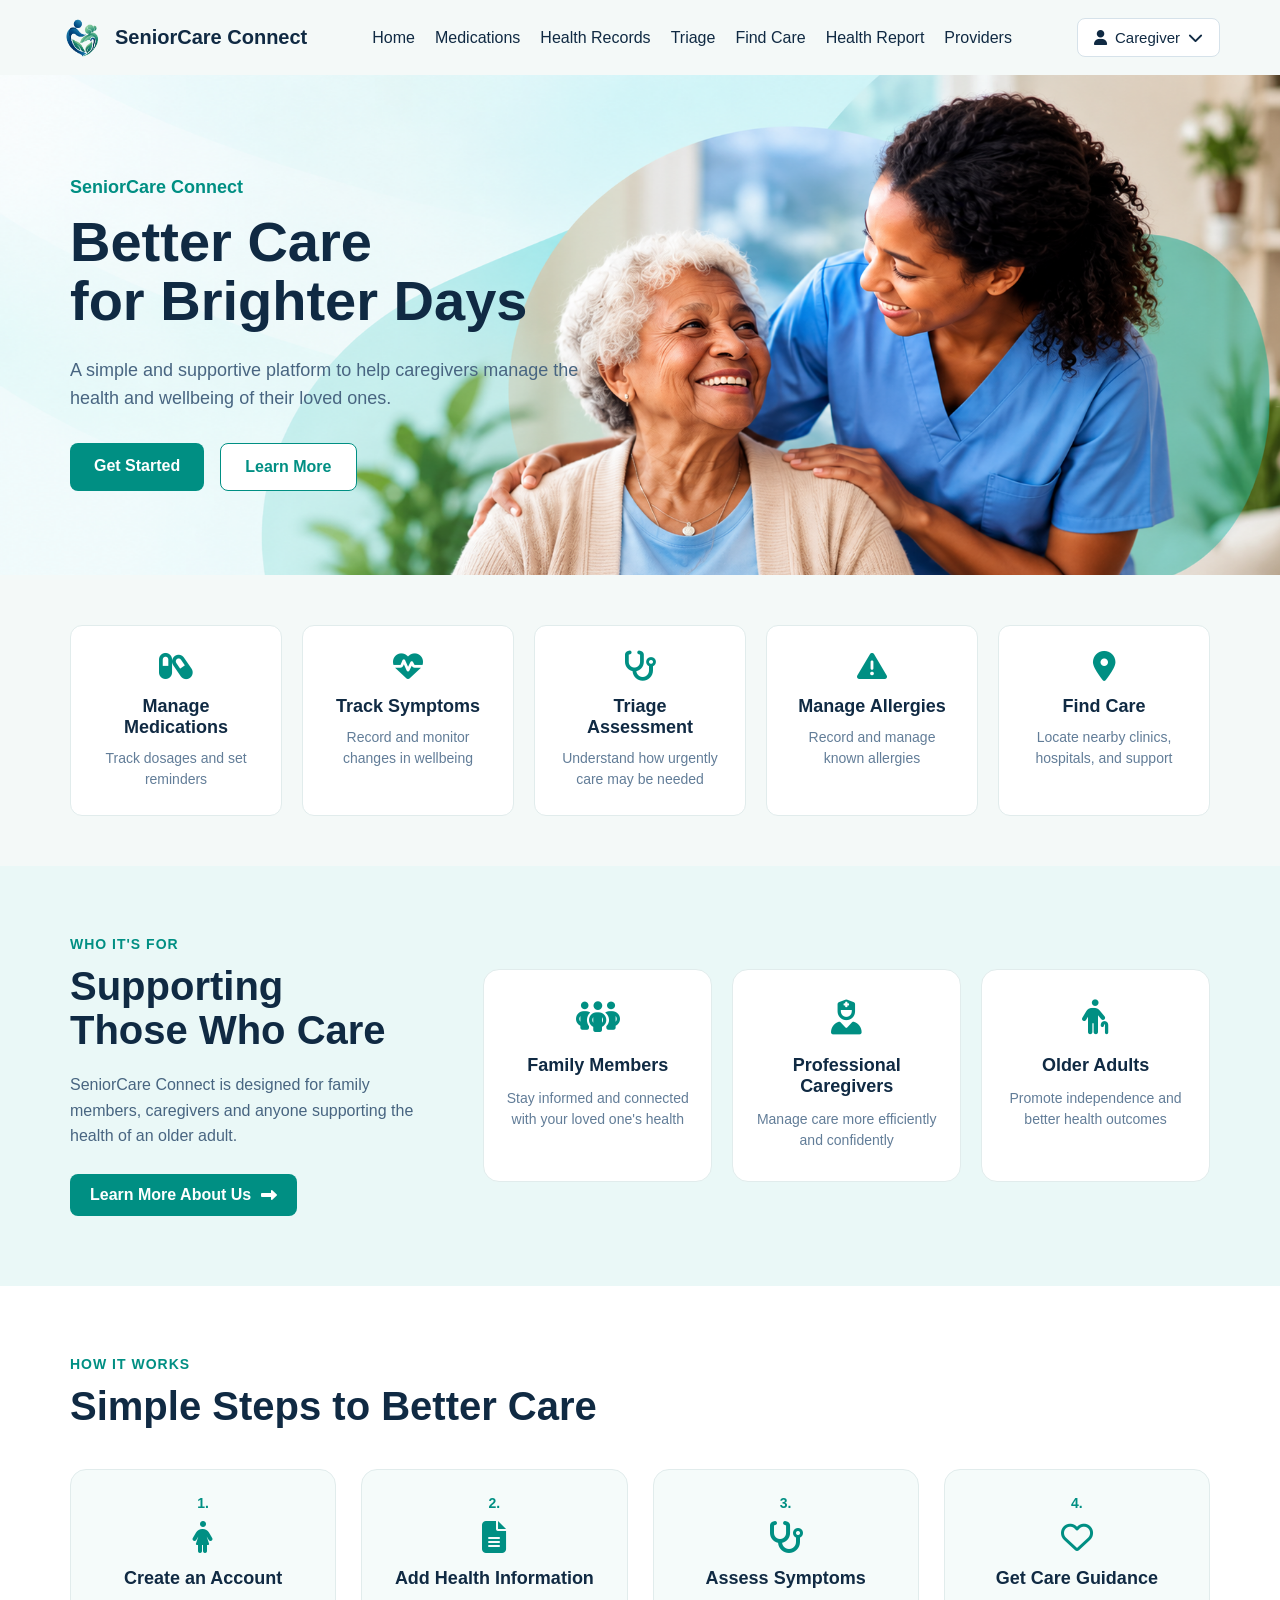
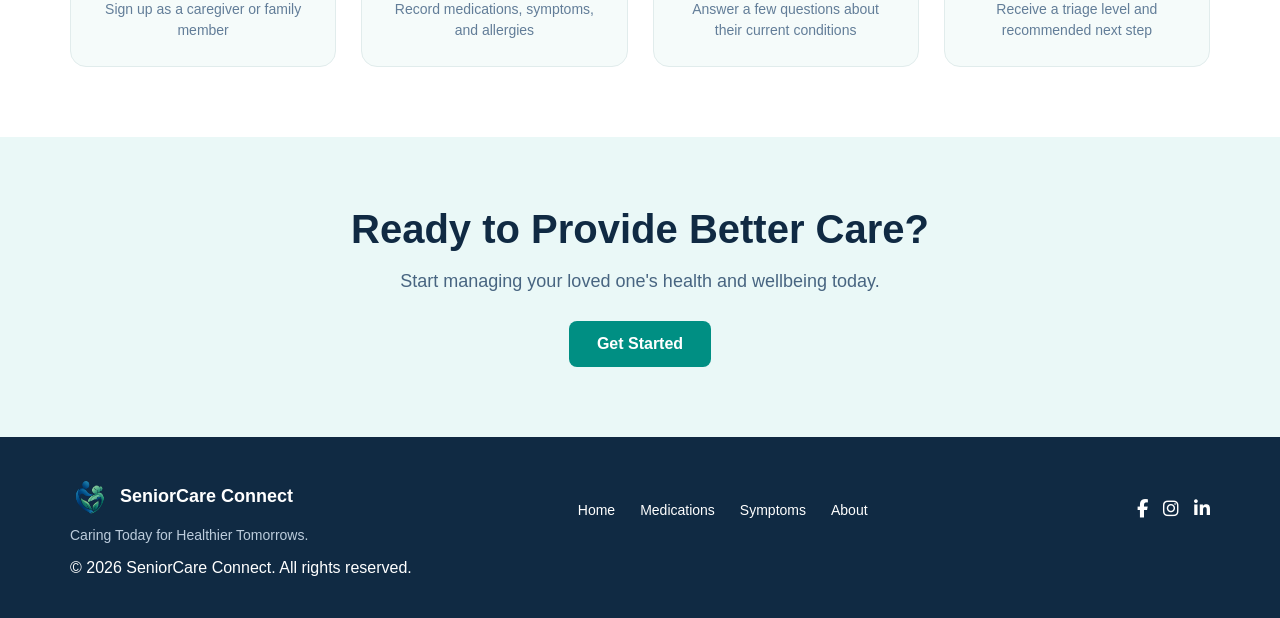
==== commit 50898134: "Complete medication management and responsive navigation" ====
--- a/index.html
+++ b/index.html
@@ -13,29 +13,59 @@
 
     <header>
       <div class="logo">
-    <img src="logo.png" alt="SeniorCare Connect logo">
+    <img src="images/logo.png" alt="SeniorCare Connect logo">
     <span>SeniorCare Connect</span>
   </div>
 
-      <nav class="navigation">
-        <a href="index.html">Home</a>
-        <a href="pages/medications.html">Medications</a>
-        <a href="pages/about.html">About</a>
-        <a href="pages/symptoms.html">Symptoms</a>
-      </nav>
-
-      <div class="profile-menu">
-
-  <button type="button" class="profile-button">
-
-    <i class="fa-solid fa-user" aria-hidden="true"></i>
-
-    <span>Caregiver</span>
-
-    <i class="fa-solid fa-chevron-down" aria-hidden="true"></i>
-
-  </button>
+  <nav class="navigation">
+    <a href="index.html" aria-current="page">Home</a>
+    <a href="pages/medications.html">Medications</a>
+    <a href="pages/symptoms.html">Health Records</a>
+    <a href="pages/triage.html">Triage</a>
+    <a href="pages/find-care.html">Find Care</a>
+    <a href="pages/health-report.html">Health Report</a>
+    <a href="pages/healthcare-provider.html">Providers</a>
+  </nav>
+
+
+      <button class="menu-button" aria-label="Open navigation menu">
+    <i class="fa-solid fa-bars" aria-hidden="true"></i>
+</button>
+
+      
+<div class="profile-menu">
+
+    <button
+        type="button"
+        class="profile-button"
+        id="profile-button"
+        aria-expanded="false"
+        aria-controls="profile-dropdown"
+    >
+        <i class="fa-solid fa-user" aria-hidden="true"></i>
+        <span>Caregiver</span>
+        <i class="fa-solid fa-chevron-down dropdown-arrow" aria-hidden="true"></i>
+    </button>
+
+    <div class="profile-dropdown" id="profile-dropdown" hidden>
+        <a href="pages/profile.html">
+            <i class="fa-regular fa-user" aria-hidden="true"></i>
+            My Profile
+        </a>
+
+        <a href="pages/profile.html#settings">
+            <i class="fa-solid fa-gear" aria-hidden="true"></i>
+            Account Settings
+        </a>
+
+        <button type="button" id="sign-out-button">
+            <i class="fa-solid fa-right-from-bracket" aria-hidden="true"></i>
+            Sign Out
+        </button>
+    </div>
+
 </div>
+
     </header>
 
     <main>
@@ -233,7 +263,7 @@
         <div class="footer-brand">
 
             <div class="footer-logo">
-                <img src="logo.png" alt="SeniorCare Connect logo">
+                <img src="images/logo.png" alt="SeniorCare Connect logo">
                 <span>SeniorCare Connect</span>
             </div>
 
@@ -277,6 +307,8 @@
 
 </footer>
 
+<script src="js/main.js"></script>
+
   </body>
 
 </html>
--- a/css/style.css
+++ b/css/style.css
@@ -29,7 +29,9 @@
 
 .navigation {
     display: flex;
-    gap: 30px;
+    align-items: center;
+    gap: 20px;
+    flex-wrap: wrap;
 }
 
 .navigation a {
@@ -37,6 +39,108 @@
     color: #102a43;
     font-size: 16px;
 }
+
+
+.navigation a {
+    transition: color 0.3s ease;
+}
+
+.navigation a:hover {
+    color: #008f83;
+}
+
+
+
+.navigation a {
+    position: relative;
+    text-decoration: none;
+    color: #102a43;
+    font-size: 16px;
+    transition: color 0.3s ease;
+}
+
+.navigation a::after {
+    content: "";
+    position: absolute;
+    left: 0;
+    bottom: -6px;
+    width: 100%;
+    height: 2px;
+    background-color: #008f83;
+    transform: scaleX(0);
+    transform-origin: left;
+    transition: transform 0.3s ease;
+}
+
+.navigation a:hover {
+    color: #008f83;
+}
+
+.navigation a:hover::after {
+    transform: scaleX(1);
+}
+
+
+.menu-button {
+    display: none;
+}
+
+
+/* Caregiver profile dropdown */
+
+.profile-menu {
+    position: relative;
+}
+
+.profile-dropdown {
+    position: absolute;
+    top: calc(100% + 10px);
+    right: 0;
+    width: 220px;
+    padding: 8px;
+    background-color: #ffffff;
+    border: 1px solid #d6e2ea;
+    border-radius: 12px;
+    box-shadow: 0 8px 24px rgba(16, 42, 67, 0.12);
+    z-index: 1100;
+}
+
+.profile-dropdown[hidden] {
+    display: none;
+}
+
+.profile-dropdown a,
+.profile-dropdown button {
+    display: flex;
+    align-items: center;
+    gap: 12px;
+    width: 100%;
+    padding: 12px;
+    border: none;
+    border-radius: 8px;
+    background: transparent;
+    color: #102a43;
+    text-decoration: none;
+    text-align: left;
+    font: inherit;
+    font-size: 14px;
+    cursor: pointer;
+}
+
+.profile-dropdown a:hover,
+.profile-dropdown button:hover {
+    background-color: #eaf8f7;
+    color: #008f83;
+}
+
+.dropdown-arrow {
+    transition: transform 0.25s ease;
+}
+
+.profile-button[aria-expanded="true"] .dropdown-arrow {
+    transform: rotate(180deg);
+}
+
 
 .logo span {
     font-size: 20px;
@@ -61,7 +165,7 @@
     min-height: 500px;
     padding: 70px;
     background-color: #eaf8f7;
-    background-image: url("../hero-image.png");
+    background-image: url("../images/hero-image.png");
     background-size: cover;
     background-position: center right;
     background-repeat: no-repeat;
@@ -383,6 +487,7 @@
 }
 
 
+
 .social-links a:nth-child(1):hover {
     color: #1877f2;
     text-shadow: 0 0 10px #1877f2;
@@ -398,4 +503,991 @@
 .social-links a:nth-child(3):hover {
     color: #0a66c2;
     text-shadow: 0 0 10px #0a66c2;
-}+}
+
+@media (max-width: 768px) {
+
+    header {
+        padding: 15px 25px;
+    }
+
+    .logo img {
+        width: 38px;
+        height: 38px;
+    }
+
+    .logo span {
+        font-size: 17px;
+    }
+
+    .navigation {
+        display: none;
+    }
+
+    .navigation a {
+        font-size: 14px;
+    }
+
+        .hero {
+        min-height: 450px;
+        padding: 50px 25px;
+        background-position: center;
+    }
+
+    .hero-content {
+        max-width: 100%;
+    }
+
+    .main-heading {
+        font-size: 42px;
+    }
+
+    .hero-description {
+        font-size: 16px;
+    }
+
+    .hero-buttons {
+        gap: 10px;
+    }
+
+    .btn-primary,
+    .btn-secondary {
+        padding: 12px 18px;
+    }
+
+        .features {
+        flex-wrap: wrap;
+        padding: 40px 25px;
+        gap: 15px;
+    }
+
+    .feature-card {
+        flex: 1 1 45%;
+        padding: 20px;
+    }
+
+        .who-section {
+        flex-direction: column;
+        align-items: stretch;
+        gap: 30px;
+        padding: 50px 25px;
+    }
+
+    .who-intro {
+        max-width: 100%;
+    }
+
+    .who-cards {
+        flex-direction: column;
+        gap: 15px;
+    }
+
+    .who-card {
+        padding: 25px 20px;
+    }
+
+    .section-heading {
+        font-size: 32px;
+    }
+
+        .how-it-works {
+        padding: 50px 25px;
+    }
+
+    .how-it-works > h2 {
+        font-size: 32px;
+        margin-bottom: 30px;
+    }
+
+    .steps-container {
+        flex-direction: column;
+        gap: 15px;
+    }
+
+    .step-card {
+        padding: 25px 20px;
+    }
+
+        .cta-section {
+        padding: 50px 25px;
+    }
+
+    .cta-section h2 {
+        font-size: 32px;
+    }
+
+    .cta-section p {
+        font-size: 16px;
+    }
+
+    .cta-button {
+        padding: 13px 24px;
+    }
+
+        footer {
+        padding: 40px 25px 20px;
+    }
+
+    .footer-main {
+        flex-direction: column;
+        gap: 30px;
+    }
+
+    .footer-navigation {
+        min-width: 0;
+    }
+
+    .copyright {
+        margin-top: 30px;
+    }
+
+        .menu-button {
+        display: block;
+        border: none;
+        background: none;
+        color: #102a43;
+        font-size: 22px;
+        cursor: pointer;
+    }
+
+    .navigation.show-menu {
+    display: flex;
+    flex-direction: column;
+    position: absolute;
+    top: 70px;
+    left: 0;
+    width: 100%;
+    padding: 20px 25px;
+    gap: 20px;
+    background-color: #ffffff;
+    border-top: 1px solid #e1ecec;
+    box-shadow: 0 8px 15px rgba(16, 42, 67, 0.1);
+    z-index: 1000;
+}
+
+header {
+    position: relative;
+}
+}
+
+@media (max-width: 480px) {
+
+    /* -----========
+       HEADER
+       ========================= */
+
+    header {
+        padding: 12px 20px;
+    }
+
+    .logo img {
+        width: 36px;
+        height: 36px;
+    }
+
+    .logo span {
+        font-size: 15px;
+    }
+
+    .menu-button {
+        font-size: 21px;
+    }
+
+
+    /* =========================
+       HERO
+       ========================= */
+
+    .hero {
+        min-height: 430px;
+        padding: 40px 20px;
+    }
+
+    .paragraph-home {
+        font-size: 15px;
+    }
+
+    .main-heading {
+        font-size: 36px;
+    }
+
+    .hero-description {
+        font-size: 15px;
+    }
+
+    .hero-buttons {
+        flex-direction: column;
+        gap: 10px;
+    }
+
+    .btn-primary,
+    .btn-secondary {
+        width: 100%;
+        text-align: center;
+    }
+
+
+    /* =========================
+       FEATURES
+       ========================= */
+
+    .features {
+        padding: 35px 20px;
+        gap: 15px;
+    }
+
+    .feature-card {
+        flex: 1 1 100%;
+        padding: 22px 18px;
+    }
+
+
+    /* =========================
+       WHO IT'S FOR
+       ========================= */
+
+    .who-section {
+        padding: 40px 20px;
+    }
+
+    .section-heading {
+        font-size: 30px;
+    }
+
+    .who-card {
+        padding: 25px 18px;
+    }
+
+
+    /* =========================
+       HOW IT WORKS
+       ========================= */
+
+    .how-it-works {
+        padding: 40px 20px;
+    }
+
+    .how-it-works > h2 {
+        font-size: 30px;
+    }
+
+    .step-card {
+        padding: 22px 18px;
+    }
+
+
+    /* =========================
+       CTA
+       ========================= */
+
+    .cta-section {
+        padding: 40px 20px;
+    }
+
+    .cta-section h2 {
+        font-size: 30px;
+    }
+
+    .cta-section p {
+        font-size: 15px;
+    }
+
+
+    /* =========================
+       FOOTER
+       ========================= */
+
+    footer {
+        padding: 35px 20px 20px;
+    }
+
+    .footer-navigation {
+        gap: 18px;
+    }
+
+    .copyright {
+        font-size: 12px;
+    }
+
+}
+
+@media (max-width: 390px) {
+
+    /* =========================
+       HEADER
+       ========================= */
+
+    header {
+        padding: 12px 18px;
+    }
+
+    .logo img {
+        width: 34px;
+        height: 34px;
+    }
+
+    .logo span {
+        font-size: 14px;
+    }
+
+    .menu-button {
+        font-size: 20px;
+    }
+
+
+    /* =========================
+       HERO
+       ========================= */
+
+    .hero {
+        min-height: 410px;
+        padding: 35px 18px;
+    }
+
+    .paragraph-home {
+        font-size: 14px;
+    }
+
+    .main-heading {
+        font-size: 32px;
+        line-height: 1.1;
+        margin-bottom: 20px;
+    }
+
+    .hero-description {
+        font-size: 14px;
+        line-height: 1.5;
+    }
+
+    .btn-primary,
+    .btn-secondary {
+        padding: 12px 16px;
+        font-size: 14px;
+    }
+
+
+    /* =========================
+       FEATURES
+       ========================= */
+
+    .features {
+        padding: 30px 18px;
+        gap: 12px;
+    }
+
+    .feature-card {
+        padding: 20px 15px;
+    }
+
+    .feature-card i {
+        font-size: 27px;
+    }
+
+    .feature-heading {
+        font-size: 17px;
+    }
+
+    .feature-description {
+        font-size: 13px;
+    }
+
+
+    /* =========================
+       WHO IT'S FOR
+       ========================= */
+
+    .who-section {
+        padding: 35px 18px;
+        gap: 25px;
+    }
+
+    .section-heading {
+        font-size: 28px;
+    }
+
+    .who-intro > p:not(.section-label) {
+        font-size: 15px;
+    }
+
+    .who-button {
+        padding: 11px 17px;
+        font-size: 14px;
+    }
+
+    .who-card {
+        padding: 22px 15px;
+    }
+
+    .who-card i {
+        font-size: 32px;
+    }
+
+    .who-card h3 {
+        font-size: 17px;
+    }
+
+    .who-description {
+        font-size: 13px;
+    }
+
+
+    /* =========================
+       HOW IT WORKS
+       ========================= */
+
+    .how-it-works {
+        padding: 35px 18px;
+    }
+
+    .how-it-works > h2 {
+        font-size: 28px;
+        margin-bottom: 25px;
+    }
+
+    .step-card {
+        padding: 22px 15px;
+    }
+
+    .step-card h3 {
+        font-size: 17px;
+    }
+
+    .step-card p {
+        font-size: 13px;
+    }
+
+
+    /* =========================
+       CTA
+       ========================= */
+
+    .cta-section {
+        padding: 35px 18px;
+    }
+
+    .cta-section h2 {
+        font-size: 28px;
+    }
+
+    .cta-section p {
+        font-size: 14px;
+    }
+
+    .cta-button {
+        padding: 12px 22px;
+        font-size: 14px;
+    }
+
+
+    /* =========================
+       FOOTER
+       ========================= */
+
+    footer {
+        padding: 30px 18px 18px;
+    }
+
+    .footer-logo img {
+        width: 35px;
+        height: 35px;
+    }
+
+    .footer-logo span {
+        font-size: 16px;
+    }
+
+    .footer-brand > p {
+        font-size: 13px;
+    }
+
+    .footer-navigation {
+        gap: 15px;
+    }
+
+    .footer-navigation a {
+        font-size: 13px;
+    }
+
+    .social-links {
+        gap: 12px;
+    }
+
+    .social-links a {
+        font-size: 16px;
+    }
+
+    .copyright {
+        font-size: 11px;
+    }
+
+}
+
+
+/* Medication page visual refinements */
+
+body {
+    background-color: #f4f9f8;
+}
+
+.page-header {
+    display: flex;
+    align-items: center;
+    justify-content: space-between;
+    gap: 24px;
+    padding: 16px 4%;
+    background-color: #ffffff;
+    border-bottom: 1px solid #e1ecec;
+}
+
+.page-header .logo {
+    display: flex;
+    align-items: center;
+    gap: 10px;
+    color: #102a43;
+    text-decoration: none;
+    font-size: 24px;
+    font-weight: 700;
+    white-space: nowrap;
+}
+
+.page-header .logo img {
+    width: 44px;
+    height: 44px;
+    object-fit: contain;
+}
+
+.page-navigation {
+    display: flex;
+    align-items: center;
+    flex-wrap: wrap;
+    gap: 18px;
+}
+
+.page-navigation a {
+    color: #102a43;
+    font-size: 14px;
+    text-decoration: none;
+    transition: color 0.3s ease;
+}
+
+.page-navigation a:hover,
+.page-navigation a[aria-current="page"] {
+    color: #008f83;
+}
+
+.medications-page {
+    max-width: 1200px;
+    padding: 36px 30px;
+}
+
+.medications-header {
+    max-width: 800px;
+    margin-bottom: 28px;
+}
+
+.medications-header h1 {
+    font-size: clamp(30px, 4vw, 42px);
+    margin-bottom: 12px;
+}
+
+.medications-intro {
+    font-size: 17px;
+}
+
+.medication-summary {
+    gap: 16px;
+    margin-bottom: 24px;
+}
+
+.medication-summary-card {
+    gap: 18px;
+    padding: 22px;
+    border-radius: 12px;
+}
+
+.summary-icon {
+    width: 64px;
+    height: 64px;
+    font-size: 25px;
+}
+
+.medication-form-section,
+.medication-list-section {
+    padding: 26px;
+    margin-bottom: 24px;
+    border-radius: 12px;
+    box-shadow: 0 2px 8px rgba(16, 42, 67, 0.03);
+}
+
+.medication-form-section h2,
+.medication-list-section h2 {
+    font-size: 24px;
+}
+
+#medication-form {
+    gap: 18px 20px;
+}
+
+.medication-table th {
+    background-color: #edf7f6;
+}
+
+@media (max-width: 768px) {
+    .page-header {
+        padding: 14px 20px;
+    }
+
+    .page-header .logo {
+        font-size: 19px;
+    }
+
+    .page-navigation {
+        gap: 12px;
+    }
+
+    .medications-page {
+        padding: 28px 20px;
+    }
+}
+
+@media (max-width: 480px) {
+    .medications-page {
+        padding: 24px 14px;
+    }
+
+    .medication-form-section,
+    .medication-list-section {
+        padding: 18px;
+    }
+}
+
+
+/* RESTORE MEDICATION PAGE LAYOUT */
+
+.medications-page {
+    width: 100%;
+    max-width: 1200px;
+    margin: 0 auto;
+    padding: 36px 30px;
+    box-sizing: border-box;
+}
+
+.medication-summary {
+    display: grid;
+    grid-template-columns: repeat(2, minmax(0, 1fr));
+    gap: 16px;
+    margin-bottom: 24px;
+}
+
+.medication-summary-card {
+    display: flex;
+    align-items: center;
+    gap: 18px;
+    padding: 22px;
+    background: #ffffff;
+    border: 1px solid #e1ecec;
+    border-radius: 12px;
+    box-sizing: border-box;
+}
+
+.summary-icon {
+    display: flex;
+    align-items: center;
+    justify-content: center;
+    flex-shrink: 0;
+    width: 64px;
+    height: 64px;
+    color: #008f83;
+    background: #eaf8f7;
+    border-radius: 50%;
+    font-size: 25px;
+}
+
+.summary-content h2 {
+    margin: 0 0 8px;
+    color: #102a43;
+    font-size: 21px;
+}
+
+.summary-content p {
+    margin: 0;
+    color: #627d98;
+    font-size: 14px;
+    line-height: 1.5;
+}
+
+/* Form and list panels */
+
+.medication-form-section,
+.medication-list-section {
+    margin-bottom: 24px;
+    padding: 26px;
+    background: #ffffff;
+    border: 1px solid #e1ecec;
+    border-radius: 12px;
+    box-sizing: border-box;
+}
+
+#medication-form {
+    display: grid;
+    grid-template-columns: repeat(2, minmax(0, 1fr));
+    gap: 18px 20px;
+    margin-top: 25px;
+}
+
+.form-group {
+    display: flex;
+    flex-direction: column;
+    gap: 8px;
+    min-width: 0;
+}
+
+.form-group label {
+    color: #102a43;
+    font-size: 14px;
+    font-weight: 600;
+}
+
+.form-group input,
+.form-group select {
+    width: 100%;
+    min-height: 46px;
+    padding: 12px;
+    border: 1px solid #d6e2ea;
+    border-radius: 8px;
+    background: #ffffff;
+    color: #102a43;
+    font: inherit;
+    box-sizing: border-box;
+}
+
+.form-group input:focus,
+.form-group select:focus {
+    outline: 2px solid #008f83;
+    outline-offset: 2px;
+}
+
+.form-group small {
+    color: #627d98;
+    font-size: 12px;
+    line-height: 1.5;
+}
+
+#medication-form button {
+    display: inline-flex;
+    align-items: center;
+    justify-content: center;
+    justify-self: start;
+    align-self: start;
+    gap: 10px;
+    min-height: 46px;
+    padding: 12px 22px;
+    border: none;
+    cursor: pointer;
+}
+
+/* Medication table */
+
+.medication-table-container {
+    width: 100%;
+    overflow-x: auto;
+}
+
+.medication-table {
+    width: 100%;
+    border-collapse: collapse;
+    text-align: left;
+}
+
+.medication-table th,
+.medication-table td {
+    padding: 15px 12px;
+    border-bottom: 1px solid #e1ecec;
+    white-space: nowrap;
+}
+
+.medication-table th {
+    background: #edf7f6;
+    color: #102a43;
+    font-size: 13px;
+}
+
+.medication-table td {
+    color: #486581;
+    font-size: 14px;
+}
+
+#empty-message {
+    margin: 0;
+    padding: 24px 12px;
+    color: #627d98;
+    text-align: center;
+    line-height: 1.6;
+}
+
+
+/* Medication table action buttons */
+
+.medication-table td:last-child {
+    display: flex;
+    align-items: center;
+    gap: 8px;
+}
+
+.medication-table td:last-child button {
+    display: inline-flex;
+    align-items: center;
+    justify-content: center;
+    gap: 6px;
+    min-height: 36px;
+    padding: 8px 12px;
+    border: none;
+    border-radius: 7px;
+    font-family: inherit;
+    font-size: 13px;
+    font-weight: 600;
+    cursor: pointer;
+    transition: background-color 0.2s ease,
+                transform 0.2s ease;
+}
+
+/* Edit button */
+.medication-table td:last-child button:first-child {
+    color: #007f79;
+    background-color: #e5f6f4;
+}
+
+.medication-table td:last-child button:first-child:hover {
+    background-color: #c9eeea;
+    transform: translateY(-1px);
+}
+
+/* Delete button */
+.medication-table td:last-child button:last-child {
+    color: #dc2626;
+    background-color: #feecec;
+}
+
+.medication-table td:last-child button:last-child:hover {
+    background-color: #fbd5d5;
+    transform: translateY(-1px);
+}
+
+/* Keyboard accessibility */
+.medication-table td:last-child button:focus-visible {
+    outline: 2px solid #008f83;
+    outline-offset: 3px;
+}
+
+
+/* Responsive layout */
+
+@media (max-width: 768px) {
+    .medications-page {
+        padding: 28px 20px;
+    }
+
+    .medication-summary {
+        grid-template-columns: 1fr;
+    }
+
+    #medication-form {
+        grid-template-columns: 1fr;
+    }
+}
+
+@media (max-width: 480px) {
+    .medications-page {
+        padding: 24px 14px;
+    }
+
+    .medication-summary-card {
+        gap: 15px;
+        padding: 18px;
+    }
+
+    .summary-icon {
+        width: 55px;
+        height: 55px;
+        font-size: 23px;
+    }
+
+    .summary-content h2 {
+        font-size: 18px;
+    }
+
+    .medication-form-section,
+    .medication-list-section {
+        padding: 18px;
+    }
+
+    #medication-form button {
+        width: 100%;
+        justify-self: stretch;
+    }
+}
+
+
+/* Responsive medication page navigation */
+
+.page-header {
+    position: relative;
+    z-index: 100;
+}
+
+.page-menu-button {
+    display: none;
+    align-items: center;
+    justify-content: center;
+    width: 44px;
+    height: 44px;
+    border: 1px solid #d6e2ea;
+    border-radius: 8px;
+    background: #ffffff;
+    color: #102a43;
+    font-size: 20px;
+    cursor: pointer;
+}
+
+.page-menu-button:focus-visible {
+    outline: 2px solid #008f83;
+    outline-offset: 3px;
+}
+
+@media (max-width: 900px) {
+    .page-header {
+        flex-wrap: wrap;
+        gap: 12px;
+    }
+
+    .page-menu-button {
+        display: inline-flex;
+        margin-left: auto;
+    }
+
+    .page-navigation {
+        display: none;
+        flex-direction: column;
+        align-items: stretch;
+        width: 100%;
+        gap: 0;
+        padding: 8px 0;
+        background: #ffffff;
+    }
+
+    .page-navigation.show-menu {
+        display: flex;
+    }
+
+    .page-navigation a {
+        display: block;
+        padding: 13px 8px;
+        border-bottom: 1px solid #edf2f5;
+        font-size: 15px;
+    }
+
+    .page-navigation a:last-child {
+        border-bottom: none;
+    }
+}
+
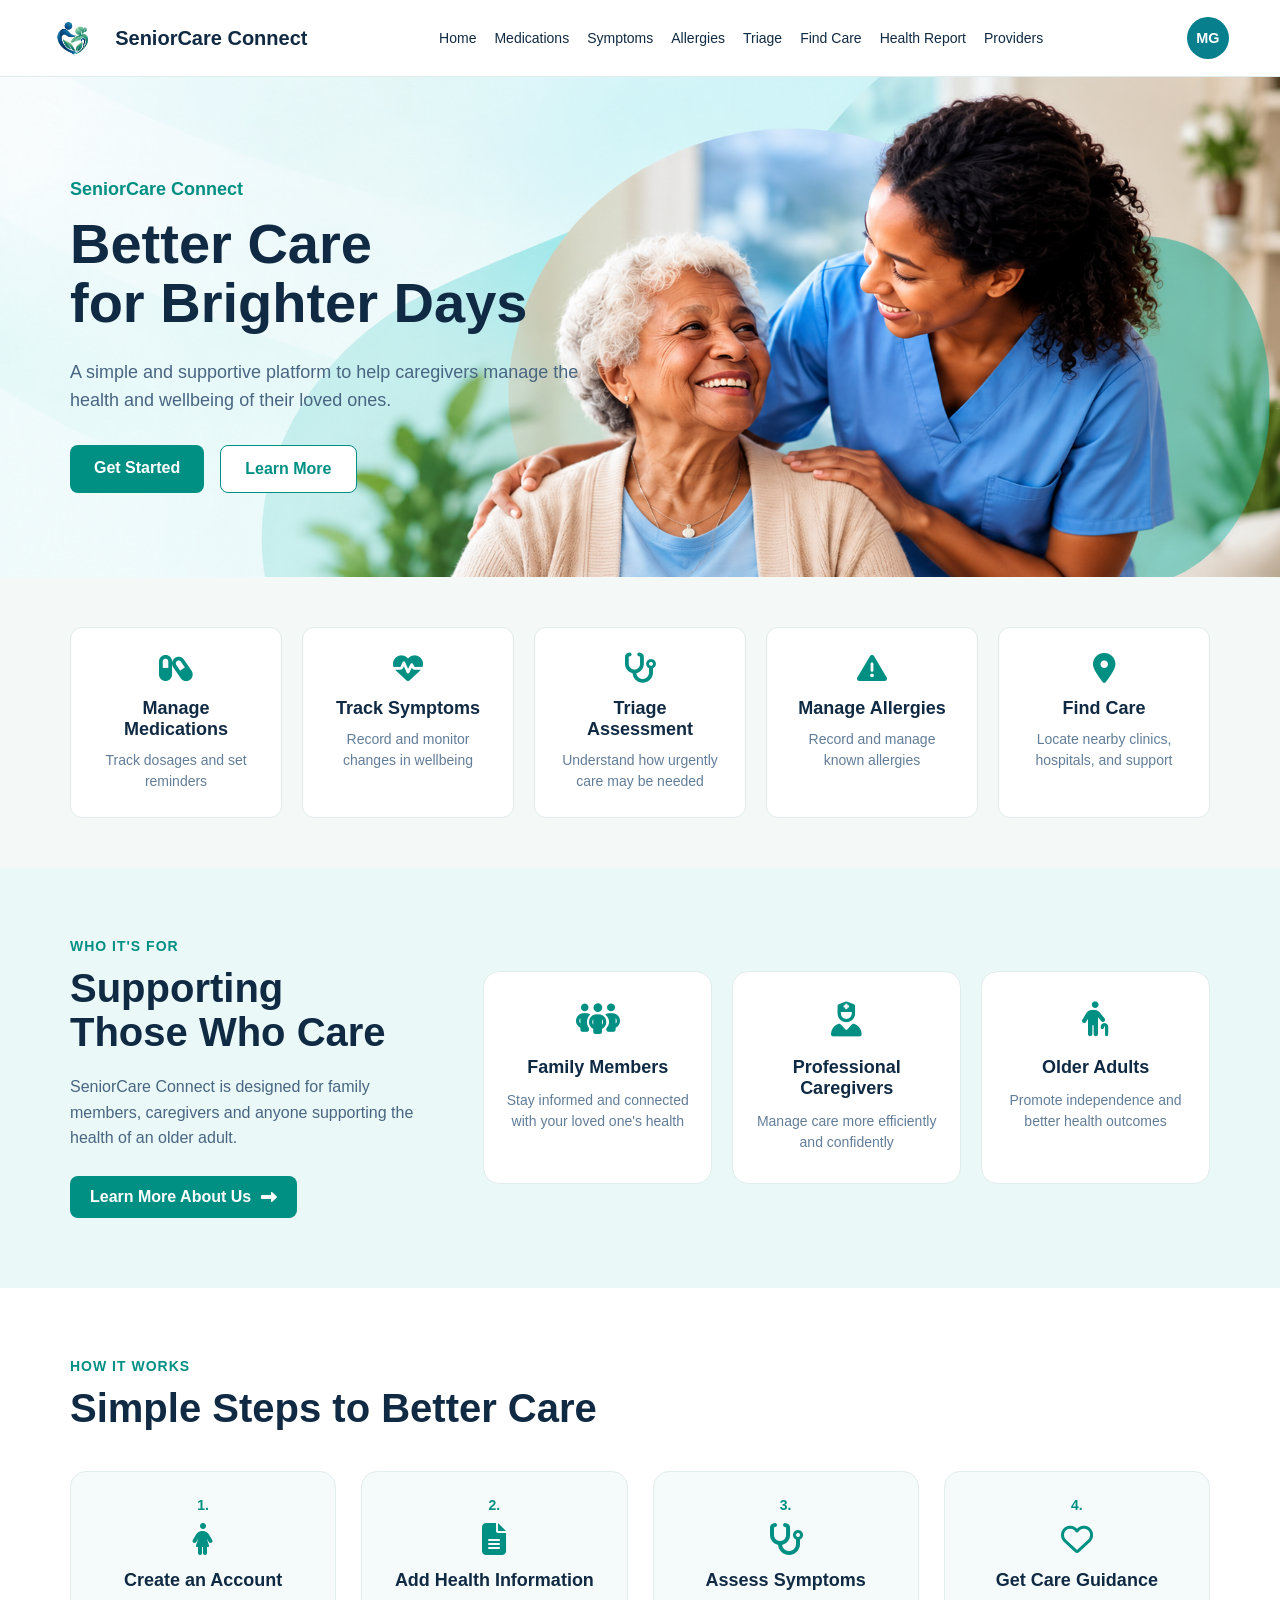
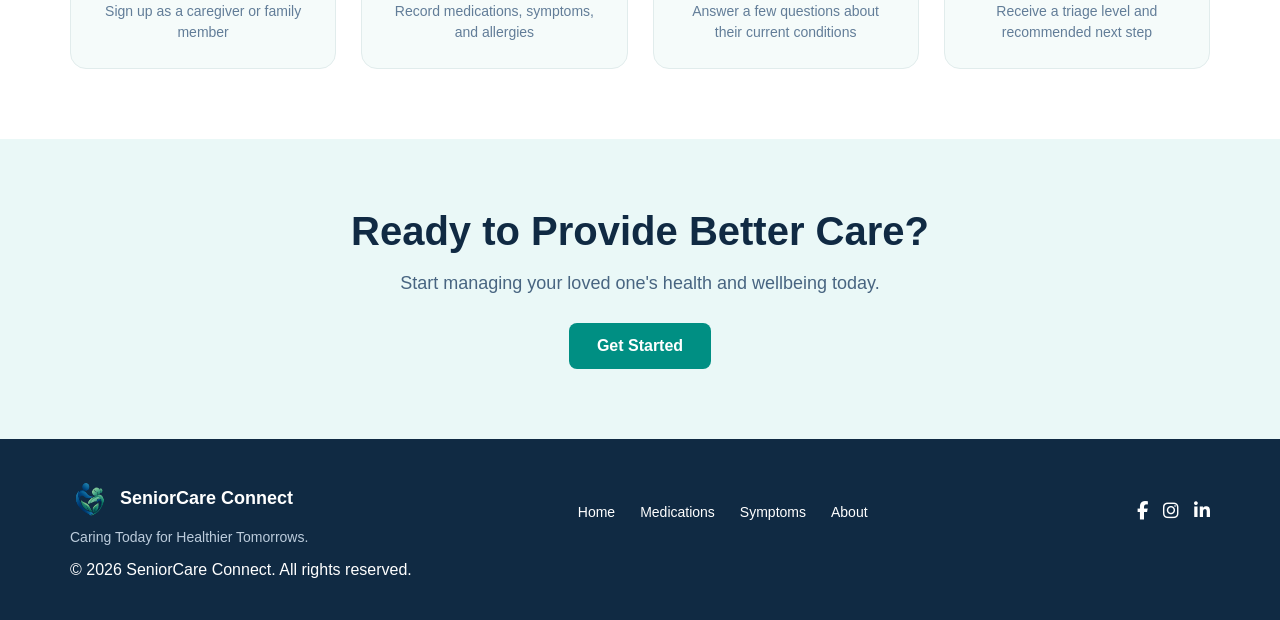
==== commit 17cf9c27: "Build profile page and improve health tracking navigation" ====
--- a/index.html
+++ b/index.html
@@ -11,62 +11,75 @@
 
   <body>
 
-    <header>
-      <div class="logo">
-    <img src="images/logo.png" alt="SeniorCare Connect logo">
-    <span>SeniorCare Connect</span>
-  </div>
-
-  <nav class="navigation">
-    <a href="index.html" aria-current="page">Home</a>
-    <a href="pages/medications.html">Medications</a>
-    <a href="pages/symptoms.html">Health Records</a>
-    <a href="pages/triage.html">Triage</a>
-    <a href="pages/find-care.html">Find Care</a>
-    <a href="pages/health-report.html">Health Report</a>
-    <a href="pages/healthcare-provider.html">Providers</a>
-  </nav>
-
-
-      <button class="menu-button" aria-label="Open navigation menu">
-    <i class="fa-solid fa-bars" aria-hidden="true"></i>
-</button>
-
-      
-<div class="profile-menu">
+    
+<header class="page-header">
+    <a href="index.html" class="logo">
+        <img src="images/logo.png" alt="SeniorCare Connect logo">
+        <span>SeniorCare Connect</span>
+    </a>
 
     <button
+        class="page-menu-button"
         type="button"
-        class="profile-button"
-        id="profile-button"
+        aria-label="Open navigation menu"
         aria-expanded="false"
-        aria-controls="profile-dropdown"
+        aria-controls="page-navigation"
     >
-        <i class="fa-solid fa-user" aria-hidden="true"></i>
-        <span>Caregiver</span>
-        <i class="fa-solid fa-chevron-down dropdown-arrow" aria-hidden="true"></i>
+        <i class="fa-solid fa-bars" aria-hidden="true"></i>
     </button>
 
-    <div class="profile-dropdown" id="profile-dropdown" hidden>
-        <a href="pages/profile.html">
-            <i class="fa-regular fa-user" aria-hidden="true"></i>
-            My Profile
-        </a>
-
-        <a href="pages/profile.html#settings">
-            <i class="fa-solid fa-gear" aria-hidden="true"></i>
-            Account Settings
-        </a>
-
-        <button type="button" id="sign-out-button">
-            <i class="fa-solid fa-right-from-bracket" aria-hidden="true"></i>
-            Sign Out
+    <nav class="page-navigation" id="page-navigation">
+        <a href="index.html">Home</a>
+        <a href="pages/medications.html">Medications</a>
+        <a href="pages/symptoms.html">Symptoms</a>
+        <a href="pages/allergies.html">Allergies</a>
+        <a href="pages/triage.html">Triage</a>
+        <a href="pages/find-care.html">Find Care</a>
+        <a href="pages/health-report.html">Health Report</a>
+        <a href="pages/healthcare-provider.html">Providers</a>
+    </nav>
+
+    <div class="account-menu" id="account-menu">
+        <button
+            type="button"
+            class="account-avatar-button"
+            id="account-avatar-button"
+            aria-label="Open account menu"
+            aria-expanded="false"
+            aria-controls="account-dropdown"
+        >
+            <span class="account-avatar" id="account-avatar"
+                  aria-hidden="true">MG</span>
         </button>
+
+        <div class="account-dropdown" id="account-dropdown" hidden>
+            <div class="account-dropdown-identity">
+                <strong id="account-dropdown-name">Miriam Gale</strong>
+                <span id="account-dropdown-role">Family Member</span>
+            </div>
+
+            <div class="account-dropdown-divider"></div>
+
+            <a href="pages/profile.html"> 
+                <i class="fa-regular fa-user" aria-hidden="true"></i>
+                My Profile
+            </a>
+
+            <a href="pages/profile.html#account-settings">
+                <i class="fa-solid fa-gear" aria-hidden="true"></i>
+                Account Settings
+            </a>
+
+            <button type="button" id="account-sign-out">
+                <i class="fa-solid fa-right-from-bracket"
+                   aria-hidden="true"></i>
+                Sign Out
+            </button>
+        </div>
     </div>
-
-</div>
-
-    </header>
+</header>
+
+
 
     <main>
 
@@ -308,7 +321,7 @@
 </footer>
 
 <script src="js/main.js"></script>
-
+<script src="js/account-menu.js"></script>
   </body>
 
 </html>
--- a/css/style.css
+++ b/css/style.css
@@ -1491,3 +1491,1585 @@
     }
 }
 
+
+
+/* SYMPTOMS TRACKER PAGE */
+
+
+
+.symptoms-page .symptoms-hero {
+    display: grid;
+    grid-template-columns: 1.1fr 0.9fr;
+    align-items: center;
+    gap: clamp(32px, 5vw, 70px);
+
+    min-height: 420px;
+    padding: clamp(36px, 5vw, 68px);
+
+    position: relative;
+    isolation: isolate;
+    overflow: hidden;
+
+    background:
+        radial-gradient(
+            ellipse at 80% 50%,
+            #dff3ec 0%,
+            #edf8f4 42%,
+            #f4faf8 100%
+        );
+
+    border: 1px solid #e0eee8;
+    border-radius: 28px;
+}
+
+/* Hero text */
+.symptoms-page .symptoms-hero-content {
+    position: relative;
+    z-index: 2;
+    max-width: 570px;
+}
+
+.symptoms-page .symptoms-hero .section-label {
+    margin-bottom: 18px;
+    color: #168575;
+    font-size: 0.82rem;
+    font-weight: 800;
+    letter-spacing: 2px;
+}
+
+.symptoms-page .symptoms-hero h1 {
+    margin: 0 0 22px;
+    color: #173b43;
+    font-size: clamp(2.4rem, 4.2vw, 3.6rem);
+    line-height: 1.12;
+    letter-spacing: -1.4px;
+}
+
+.symptoms-page .symptoms-intro {
+    max-width: 490px;
+    margin: 0;
+    color: #536c70;
+    font-size: 1.05rem;
+    line-height: 1.9;
+}
+
+/* Illustration area */
+.symptoms-page .symptoms-hero-visual {
+    position: relative;
+    z-index: 1;
+
+    width: 100%;
+    min-height: 310px;
+
+    display: flex;
+    align-items: center;
+    justify-content: center;
+
+    background-image: url("../images/symptoms-hero.png");
+    background-repeat: no-repeat;
+    background-position: center;
+    background-size: contain;
+
+    background-color: transparent;
+    border: none;
+    box-shadow: none;
+}
+
+/* Hide the HTML image because CSS now displays it */
+.symptoms-page .symptoms-hero-image {
+    display: none;
+}
+
+/* Tablet */
+@media (max-width: 900px) {
+    .symptoms-page .symptoms-hero {
+        gap: 28px;
+        padding: 34px;
+        min-height: 360px;
+    }
+
+    .symptoms-page .symptoms-hero-visual {
+        min-height: 260px;
+    }
+
+    .symptoms-page .symptoms-hero h1 {
+        font-size: clamp(2.1rem, 4vw, 3rem);
+    }
+}
+
+/* Mobile */
+@media (max-width: 640px) {
+    .symptoms-page .symptoms-hero {
+        grid-template-columns: 1fr;
+        gap: 20px;
+        min-height: auto;
+        padding: 30px 22px;
+        text-align: center;
+    }
+
+    .symptoms-page .symptoms-hero-content {
+        margin: 0 auto;
+    }
+
+    .symptoms-page .symptoms-intro {
+        margin: 0 auto;
+        font-size: 0.96rem;
+    }
+
+    .symptoms-page .symptoms-hero-visual {
+        min-height: 230px;
+        background-size: contain;
+    }
+}
+
+
+    
+
+/* SUMMARY CARDS*/
+
+.symptom-summary {
+    display: grid;
+    grid-template-columns: repeat(3, minmax(0, 1fr));
+    gap: 24px;
+    margin-bottom: 42px;
+}
+
+.symptom-summary-card {
+    display: flex;
+    align-items: flex-start;
+    gap: 20px;
+
+    min-width: 0;
+    padding: 28px;
+
+    background: #ffffff;
+    border: 1px solid #e1ece9;
+    border-radius: 18px;
+
+    box-shadow: 0 5px 18px rgba(24, 59, 67, 0.04);
+}
+
+.symptom-summary-icon {
+    display: flex;
+    align-items: center;
+    justify-content: center;
+
+    flex-shrink: 0;
+    width: 52px;
+    height: 52px;
+
+    color: #168575;
+    background: #e8f5f1;
+    border-radius: 14px;
+    font-size: 1.4rem;
+}
+
+.symptom-summary-card h2 {
+    margin: 0 0 10px;
+    color: #183b43;
+    font-size: 1.08rem;
+}
+
+.symptom-summary-card p {
+    margin: 0;
+    color: #64787b;
+    font-size: 0.94rem;
+    line-height: 1.7;
+}
+
+/* MAIN WORKSPACE*/
+
+.symptom-workspace {
+    display: grid;
+    grid-template-columns: minmax(0, 1fr) minmax(0, 1.25fr);
+    align-items: start;
+    gap: 30px;
+}
+
+.symptom-form-section,
+.symptom-results {
+    min-width: 0;
+    padding: 34px;
+
+    background: #ffffff;
+    border: 1px solid #e1ece9;
+    border-radius: 20px;
+
+    box-shadow: 0 5px 18px rgba(24, 59, 67, 0.04);
+}
+
+.symptom-form-section h2,
+.symptom-results h2,
+.symptom-trends-section h2 {
+    margin: 0 0 12px;
+    color: #183b43;
+    font-size: 1.45rem;
+    line-height: 1.3;
+}
+
+.symptom-form-section > p {
+    margin: 0 0 32px;
+    color: #64787b;
+    font-size: 0.96rem;
+    line-height: 1.8;
+}
+
+/* SYMPTOM FORM */
+
+#symptom-form {
+    display: flex;
+    flex-direction: column;
+    gap: 28px;
+}
+
+.symptom-form-group {
+    display: flex;
+    flex-direction: column;
+    gap: 10px;
+}
+
+.symptom-form-group label,
+.severity-fieldset legend {
+    color: #294d53;
+    font-size: 0.98rem;
+    font-weight: 700;
+}
+
+.symptom-form-group label span {
+    color: #64787b;
+    font-size: 0.85rem;
+    font-weight: 400;
+}
+
+#symptom-form select,
+#symptom-form input[type="date"],
+#symptom-form textarea,
+#trend-filter {
+    width: 100%;
+    min-width: 0;
+    padding: 15px 16px;
+
+    color: #183b43;
+    background: #fbfdfc;
+
+    border: 1px solid #d5e3df;
+    border-radius: 12px;
+
+    font: inherit;
+    font-size: 0.95rem;
+}
+
+#symptom-form textarea {
+    min-height: 130px;
+    line-height: 1.7;
+    resize: vertical;
+}
+
+#symptom-form select:focus,
+#symptom-form input[type="date"]:focus,
+#symptom-form textarea:focus,
+#trend-filter:focus {
+    outline: 3px solid rgba(22, 133, 117, 0.14);
+    border-color: #168575;
+}
+
+/* SEVERITY SELECTOR */
+
+.severity-fieldset {
+    display: block;
+    min-width: 0;
+    margin: 0;
+    padding: 0;
+    border: none;
+}
+
+.severity-fieldset legend {
+    margin-bottom: 12px;
+    padding: 0;
+}
+
+.severity-help {
+    margin: 0 0 22px;
+    color: #64787b;
+    font-size: 0.9rem;
+    line-height: 1.7;
+}
+
+/* Two-column severity layout */
+
+.severity-options {
+    display: grid;
+    grid-template-columns: repeat(2, minmax(0, 1fr));
+    gap: 16px;
+}
+
+.severity-option {
+    display: flex;
+    align-items: center;
+    gap: 10px;
+
+    min-width: 0;
+    min-height: 68px;
+    padding: 16px;
+
+    border: 1px solid #dce8e4;
+    border-radius: 14px;
+
+    color: #294d53;
+    font-size: 0.92rem;
+    font-weight: 600;
+    line-height: 1.4;
+
+    cursor: pointer;
+
+    transition:
+        border-color 0.2s ease,
+        box-shadow 0.2s ease;
+}
+
+.severity-option input[type="radio"] {
+    flex-shrink: 0;
+    width: 18px;
+    height: 18px;
+    margin: 0;
+    accent-color: #168575;
+    cursor: pointer;
+}
+
+.severity-number {
+    color: #183b43;
+    font-weight: 800;
+}
+
+.severity-option span:last-child {
+    overflow-wrap: anywhere;
+}
+
+/* Severity colors */
+
+.severity-mild {
+    background: #edf8f0;
+}
+
+.severity-moderate {
+    background: #fff8e6;
+}
+
+.severity-severe {
+    background: #fff0e6;
+}
+
+.severity-very-severe {
+    background: #fff0f0;
+}
+
+/* Interactive states */
+
+.severity-option:hover {
+    border-color: #168575;
+}
+
+.severity-option:has(input:checked) {
+    border: 2px solid #168575;
+    box-shadow: 0 0 0 3px rgba(22, 133, 117, 0.1);
+}
+
+.severity-option:focus-within {
+    outline: 2px solid #168575;
+    outline-offset: 3px;
+}
+
+/* PRIMARY BUTTON */
+
+.symptoms-page .btn-primary {
+    display: inline-flex;
+    align-items: center;
+    justify-content: center;
+    gap: 10px;
+
+    min-height: 52px;
+    padding: 14px 22px;
+
+    color: #ffffff;
+    background: #168575;
+    border: 1px solid #168575;
+    border-radius: 12px;
+
+    font: inherit;
+    font-weight: 700;
+    cursor: pointer;
+
+    transition:
+        background 0.2s ease,
+        transform 0.2s ease;
+}
+
+.symptoms-page .btn-primary:hover {
+    background: #106b60;
+    transform: translateY(-1px);
+}
+
+.symptoms-page .btn-primary:focus-visible,
+#view-all-symptoms:focus-visible {
+    outline: 3px solid #91d8ca;
+    outline-offset: 3px;
+}
+
+/* RECENT SYMPTOMS*/
+
+.recent-symptoms-section {
+    margin-bottom: 34px;
+}
+
+.symptom-section-heading {
+    display: flex;
+    align-items: flex-start;
+    justify-content: space-between;
+    flex-wrap: wrap;
+    gap: 20px;
+    margin-bottom: 28px;
+}
+
+.symptom-section-heading h2 {
+    margin: 0 0 10px;
+}
+
+.symptom-section-heading p {
+    margin: 0;
+    color: #64787b;
+    font-size: 0.94rem;
+    line-height: 1.7;
+}
+
+#view-all-symptoms {
+    display: inline-flex;
+    align-items: center;
+    justify-content: center;
+    gap: 8px;
+
+    flex-shrink: 0;
+    padding: 11px 16px;
+
+    color: #168575;
+    background: #e8f5f1;
+    border: 0;
+    border-radius: 10px;
+
+    font: inherit;
+    font-size: 0.9rem;
+    font-weight: 700;
+    cursor: pointer;
+}
+
+#view-all-symptoms:hover {
+    background: #d7eee7;
+}
+
+/* Symptoms table */
+
+.symptom-table-container {
+    width: 100%;
+    overflow-x: auto;
+}
+
+.symptom-table {
+    width: 100%;
+    border-collapse: collapse;
+    text-align: left;
+}
+
+.symptom-table th,
+.symptom-table td {
+    padding: 16px 14px;
+    border-bottom: 1px solid #e7efec;
+    font-size: 0.88rem;
+    line-height: 1.6;
+    vertical-align: middle;
+}
+
+.symptom-table th {
+    color: #536c70;
+    background: #f5faf8;
+    font-size: 0.82rem;
+    font-weight: 700;
+    white-space: nowrap;
+}
+
+.symptom-table td {
+    color: #294d53;
+}
+
+.symptom-table tbody tr:hover {
+    background: #f9fcfb;
+}
+
+/* EMPTY STATE */
+
+#symptom-empty-message {
+    padding: 36px 20px;
+    color: #64787b;
+    text-align: center;
+}
+
+#symptom-empty-message i {
+    display: block;
+    margin-bottom: 16px;
+    color: #168575;
+    font-size: 2rem;
+}
+
+#symptom-empty-message h3 {
+    margin: 0 0 12px;
+    color: #183b43;
+    font-size: 1.1rem;
+}
+
+#symptom-empty-message p {
+    margin: 0;
+    color: #64787b;
+    font-size: 0.92rem;
+    line-height: 1.7;
+}
+
+/* SYMPTOM TRENDS */
+
+.symptom-trends-section {
+    min-width: 0;
+    padding: 28px;
+
+    background: #fdfefe;
+    border: 1px solid #e1ece9;
+    border-radius: 18px;
+}
+
+.symptom-trends-section .symptom-section-heading {
+    align-items: flex-start;
+    margin-bottom: 24px;
+}
+
+#trend-filter {
+    max-width: 200px;
+    padding: 12px 14px;
+}
+
+#symptom-chart-placeholder {
+    display: flex;
+    flex-direction: column;
+    align-items: center;
+    justify-content: center;
+    gap: 16px;
+
+    min-height: 250px;
+    padding: 32px;
+
+    color: #64787b;
+    background: #f5faf8;
+    border: 1px dashed #c8ded7;
+    border-radius: 14px;
+
+    text-align: center;
+    line-height: 1.8;
+}
+
+#symptom-chart-placeholder i {
+    color: #168575;
+    font-size: 2rem;
+}
+
+#symptom-chart-placeholder p {
+    max-width: 420px;
+    margin: 0;
+    font-size: 0.93rem;
+}
+
+/* Accessible hidden labels */
+
+.symptoms-page .visually-hidden {
+    position: absolute;
+    width: 1px;
+    height: 1px;
+    padding: 0;
+    margin: -1px;
+    overflow: hidden;
+    clip: rect(0, 0, 0, 0);
+    white-space: nowrap;
+    border: 0;
+}
+
+/* HEALTH DISCLAIMER */
+
+.symptom-disclaimer {
+    margin-top: 34px;
+    padding: 20px 24px;
+
+    color: #536c70;
+    background: #f0f6f5;
+    border-left: 4px solid #168575;
+    border-radius: 10px;
+
+    font-size: 0.9rem;
+    line-height: 1.8;
+}
+
+/* RESPONSIVE — TABLETS */
+
+@media (max-width: 1050px) {
+    .symptoms-hero {
+        gap: 30px;
+        padding: 42px;
+    }
+
+    .symptom-workspace {
+        grid-template-columns: 1fr;
+    }
+
+    .symptom-summary {
+        gap: 16px;
+    }
+
+    .symptom-summary-card {
+        padding: 22px;
+    }
+}
+
+/* RESPONSIVE — SMALL TABLETS */
+
+@media (max-width: 768px) {
+    .symptoms-page {
+        padding: 28px 20px 50px;
+    }
+
+    .symptoms-hero {
+        grid-template-columns: 1fr;
+        gap: 24px;
+        min-height: auto;
+        padding: 38px 30px;
+        text-align: center;
+    }
+
+    .symptoms-hero-content {
+        margin: 0 auto;
+    }
+
+    .symptoms-intro {
+        margin: 0 auto;
+    }
+
+    .symptoms-hero-image {
+        max-width: 340px;
+        max-height: 260px;
+    }
+
+    .symptom-summary {
+        grid-template-columns: 1fr;
+    }
+
+    .symptom-form-section,
+    .symptom-results {
+        padding: 28px;
+    }
+}
+
+/* RESPONSIVE — MOBILE */
+
+@media (max-width: 480px) {
+    .symptoms-page {
+        padding: 20px 14px 40px;
+    }
+
+    .symptoms-hero {
+        padding: 30px 20px;
+        border-radius: 20px;
+    }
+
+    .symptoms-hero h1 {
+        font-size: 2.2rem;
+    }
+
+    .symptoms-intro {
+        font-size: 0.96rem;
+        line-height: 1.75;
+    }
+
+    .symptoms-hero-image {
+        max-width: 270px;
+        max-height: 220px;
+    }
+
+    .symptom-summary-card {
+        padding: 20px;
+    }
+
+    .symptom-form-section,
+    .symptom-results,
+    .symptom-trends-section {
+        padding: 22px 18px;
+    }
+
+    .severity-options {
+        grid-template-columns: 1fr;
+        gap: 12px;
+    }
+
+    .severity-option {
+        min-height: 58px;
+    }
+
+    .symptom-section-heading {
+        gap: 16px;
+    }
+
+    #trend-filter {
+        max-width: 100%;
+    }
+
+    .symptom-table th,
+    .symptom-table td {
+        padding: 12px 10px;
+        font-size: 0.82rem;
+    }
+
+    #symptom-chart-placeholder {
+        min-height: 200px;
+        padding: 22px;
+    }
+}
+
+/* ACCESSIBILITY */
+
+@media (prefers-reduced-motion: reduce) {
+    .symptoms-page .btn-primary,
+    .severity-option {
+        transition: none;
+    }
+
+    .symptoms-page .btn-primary:hover {
+        transform: none;
+    }
+}
+
+/* SYMPTOMS TRACKER — DELETE BUTTON */
+
+.delete-symptom-btn {
+    background-color: #dc3545;
+    color: #ffffff;
+    border: none;
+    padding: 8px 14px;
+    border-radius: 6px;
+    font-size: 14px;
+    font-weight: 600;
+    cursor: pointer;
+    transition: background-color 0.2s ease;
+}
+
+.delete-symptom-btn:hover {
+    background-color: #b02a37;
+}
+
+.delete-symptom-btn:focus-visible {
+    outline: 3px solid #f5a3aa;
+    outline-offset: 3px;
+}
+
+
+
+/* SYMPTOMS TRACKER — EDIT BUTTON */
+
+.edit-symptom-btn {
+    background-color: #e0f2ef;
+    color: #0f6b5f;
+    border: 1px solid #b8ded6;
+    padding: 8px 16px;
+    border-radius: 8px;
+    font-size: 14px;
+    font-weight: 600;
+    cursor: pointer;
+    margin-right: 8px;
+    transition:
+        background-color 0.2s ease,
+        color 0.2s ease,
+        border-color 0.2s ease,
+        transform 0.2s ease;
+}
+
+.edit-symptom-btn:hover {
+    background-color: #0f6b5f;
+    color: #ffffff;
+    border-color: #0f6b5f;
+    transform: translateY(-1px);
+}
+
+.edit-symptom-btn:focus-visible {
+    outline: 3px solid #80cbc4;
+    outline-offset: 3px;
+}
+
+.edit-symptom-btn:active {
+    transform: translateY(0);
+}
+
+
+/* Space between symptom action buttons */
+.symptom-table td:last-child {
+    white-space: nowrap;
+}
+
+.symptom-table .edit-symptom-btn,
+.symptom-table .delete-symptom-btn {
+    margin-bottom: 4px;
+}
+
+
+/* SYMPTOM TRENDS CHART */
+
+#symptom-chart-container {
+    position: relative;
+    width: 100%;
+    height: 300px;
+    margin-top: 20px;
+}
+
+#symptom-chart-container[hidden] {
+    display: none;
+}
+
+#symptom-chart-message[hidden] {
+    display: none;
+}
+
+#symptom-chart-message {
+    padding: 24px 12px;
+    text-align: center;
+    color: #64748b;
+    line-height: 1.6;
+}
+
+
+
+#symptom-chart-placeholder {
+    min-height: 0;
+    height: auto;
+    padding: 0;
+    margin: 0;
+    border: none;
+    background: transparent;
+    border-radius: 0;
+}
+
+#symptom-chart-placeholder:has(#symptom-chart-message[hidden]) {
+    display: none;
+}
+
+/* Keep the actual chart at a consistent height */
+#symptom-chart-container {
+    position: relative;
+    width: 100%;
+    height: 300px;
+    margin: 20px 0 0;
+}
+
+#symptom-chart-container[hidden] {
+    display: none;
+}
+
+
+/* ==============================
+   PROFILE PAGE
+   Appended styles: preserve existing CSS above
+============================== */
+
+.profile-page {
+    width: min(1100px, 92%);
+    margin: 0 auto;
+    padding: 48px 0 64px;
+    color: #243746;
+}
+
+.profile-heading {
+    margin-bottom: 28px;
+}
+
+.profile-eyebrow {
+    color: #087f8c;
+    font-size: 0.8rem;
+    font-weight: 700;
+    letter-spacing: 1.5px;
+}
+
+.profile-heading h1 {
+    margin: 8px 0;
+    font-size: clamp(2rem, 4vw, 2.7rem);
+}
+
+.profile-heading > p:last-child,
+.profile-section-heading p,
+.profile-section-description,
+.profile-account-card > p {
+    color: #667782;
+    line-height: 1.6;
+}
+
+.profile-card {
+    background: #fff;
+    border: 1px solid #e1e9ed;
+    border-radius: 16px;
+    padding: 28px;
+    margin-bottom: 24px;
+    box-shadow: 0 5px 18px rgb(25 55 70 / 5%);
+}
+
+.profile-identity {
+    display: flex;
+    align-items: center;
+    gap: 18px;
+}
+
+.profile-avatar {
+    width: 72px;
+    height: 72px;
+    flex-shrink: 0;
+    display: grid;
+    place-items: center;
+    border-radius: 50%;
+    background: #dff4f2;
+    color: #087f8c;
+    font-size: 1.4rem;
+    font-weight: 700;
+}
+
+.profile-identity h2,
+.profile-section-heading h2,
+.profile-account-card h2,
+#health-links-title {
+    margin: 0 0 8px;
+}
+
+.profile-identity p {
+    margin: 5px 0;
+}
+
+.profile-status {
+    color: #667782;
+    font-size: 0.9rem;
+}
+
+.profile-card hr {
+    border: 0;
+    border-top: 1px solid #e6edef;
+    margin: 26px 0;
+}
+
+.profile-section-heading {
+    display: flex;
+    align-items: center;
+    justify-content: space-between;
+    gap: 16px;
+    margin-bottom: 24px;
+}
+
+.profile-section-heading p,
+.profile-section-description {
+    margin: 0;
+}
+
+.profile-form-grid {
+    display: grid;
+    grid-template-columns: repeat(2, minmax(0, 1fr));
+    gap: 22px;
+}
+
+.profile-field {
+    display: flex;
+    flex-direction: column;
+    gap: 8px;
+}
+
+.profile-field label {
+    font-weight: 600;
+    font-size: 0.94rem;
+}
+
+.profile-field input,
+.profile-field select {
+    width: 100%;
+    min-width: 0;
+    padding: 12px 13px;
+    border: 1px solid #d5e0e5;
+    border-radius: 8px;
+    background: #f7f9fa;
+    color: #243746;
+    font: inherit;
+}
+
+.profile-field input:disabled,
+.profile-field select:disabled {
+    opacity: 1;
+    color: #52636e;
+    cursor: default;
+}
+
+.profile-field input:not(:disabled),
+.profile-field select:not(:disabled) {
+    background: #fff;
+}
+
+.profile-field input:focus-visible,
+.profile-field select:focus-visible,
+.profile-button:focus-visible,
+.profile-quick-link:focus-visible {
+    outline: 3px solid #8ddbd7;
+    outline-offset: 3px;
+}
+
+.profile-button {
+    display: inline-flex;
+    align-items: center;
+    justify-content: center;
+    gap: 8px;
+    padding: 11px 17px;
+    border: 1px solid #087f8c;
+    border-radius: 8px;
+    background: #087f8c;
+    color: #fff;
+    font: inherit;
+    font-weight: 600;
+    cursor: pointer;
+    text-decoration: none;
+}
+
+.profile-button:hover {
+    background: #066b76;
+}
+
+.profile-button-secondary {
+    background: #fff;
+    color: #087f8c;
+}
+
+.profile-button-secondary:hover {
+    background: #edf8f7;
+    color: #066b76;
+}
+
+.profile-form-actions {
+    display: flex;
+    flex-wrap: wrap;
+    gap: 12px;
+    margin-top: 24px;
+}
+
+.profile-form-actions[hidden] {
+    display: none;
+}
+
+.profile-message {
+    margin: 16px 0 0;
+    font-size: 0.94rem;
+}
+
+.profile-message:empty {
+    display: none;
+}
+
+.profile-quick-links {
+    display: grid;
+    grid-template-columns: repeat(3, minmax(0, 1fr));
+    gap: 16px;
+    margin-top: 22px;
+}
+
+.profile-quick-link {
+    min-width: 0;
+    display: flex;
+    align-items: center;
+    gap: 12px;
+    padding: 18px;
+    border: 1px solid #e1e9ed;
+    border-radius: 12px;
+    color: #243746;
+    text-decoration: none;
+    transition: border-color 0.2s, background 0.2s, transform 0.2s;
+}
+
+.profile-quick-link:hover {
+    border-color: #087f8c;
+    background: #f3fbfa;
+    transform: translateY(-2px);
+}
+
+.profile-link-icon {
+    width: 42px;
+    height: 42px;
+    flex-shrink: 0;
+    display: grid;
+    place-items: center;
+    border-radius: 10px;
+    background: #dff4f2;
+    color: #087f8c;
+    font-size: 1.1rem;
+}
+
+.profile-quick-link > span:nth-child(2) {
+    min-width: 0;
+    display: flex;
+    flex-direction: column;
+    gap: 5px;
+}
+
+.profile-quick-link strong {
+    font-size: 0.95rem;
+}
+
+.profile-quick-link small {
+    color: #667782;
+    line-height: 1.4;
+}
+
+.profile-link-arrow {
+    margin-left: auto;
+    color: #087f8c;
+    font-size: 0.8rem;
+}
+
+.profile-signout-button {
+    margin-top: 8px;
+    background: #fff;
+    border-color: #bd4545;
+    color: #bd4545;
+}
+
+.profile-signout-button:hover {
+    background: #fff0f0;
+    color: #9f3030;
+}
+
+.profile-demo-note {
+    font-size: 0.85rem;
+}
+
+@media (max-width: 800px) {
+    .profile-quick-links {
+        grid-template-columns: 1fr;
+    }
+}
+
+@media (max-width: 600px) {
+    .profile-page {
+        padding-top: 30px;
+    }
+
+    .profile-card {
+        padding: 20px;
+    }
+
+    .profile-form-grid {
+        grid-template-columns: 1fr;
+    }
+
+    .profile-section-heading {
+        align-items: flex-start;
+        flex-direction: column;
+    }
+
+    .profile-identity {
+        align-items: flex-start;
+    }
+}
+
+
+
+/* ==============================
+   SHARED ACCOUNT AVATAR MENU
+============================== */
+
+.account-menu {
+    position: relative;
+    flex-shrink: 0;
+    margin-left: 12px;
+}
+
+.account-avatar-button {
+    display: grid;
+    place-items: center;
+    padding: 0;
+    border: 0;
+    border-radius: 50%;
+    background: transparent;
+    cursor: pointer;
+}
+
+.account-avatar {
+    display: grid;
+    place-items: center;
+    width: 42px;
+    height: 42px;
+    border-radius: 50%;
+    background: #087f8c;
+    color: #fff;
+    font-size: 0.9rem;
+    font-weight: 700;
+}
+
+.account-avatar-button:hover .account-avatar {
+    background: #066b76;
+}
+
+.account-avatar-button:focus-visible,
+.account-dropdown a:focus-visible,
+.account-dropdown button:focus-visible {
+    outline: 3px solid #8ddbd7;
+    outline-offset: 3px;
+}
+
+.account-dropdown {
+    position: absolute;
+    z-index: 1000;
+    top: calc(100% + 12px);
+    right: 0;
+    width: 250px;
+    padding: 10px;
+    border: 1px solid #e1e9ed;
+    border-radius: 12px;
+    background: #fff;
+    box-shadow: 0 10px 30px rgb(25 55 70 / 14%);
+}
+
+.account-dropdown[hidden] {
+    display: none;
+}
+
+.account-dropdown-identity {
+    display: flex;
+    flex-direction: column;
+    gap: 5px;
+    padding: 12px;
+    overflow-wrap: anywhere;
+}
+
+.account-dropdown-identity strong {
+    color: #243746;
+}
+
+.account-dropdown-identity span {
+    color: #667782;
+    font-size: 0.9rem;
+}
+
+.account-dropdown-divider {
+    height: 1px;
+    margin: 5px 0;
+    background: #e6edef;
+}
+
+.account-dropdown a,
+.account-dropdown button {
+    display: flex;
+    align-items: center;
+    gap: 10px;
+    width: 100%;
+    padding: 12px;
+    border: 0;
+    border-radius: 8px;
+    background: transparent;
+    color: #243746;
+    font: inherit;
+    text-align: left;
+    text-decoration: none;
+    cursor: pointer;
+}
+
+.account-dropdown a:hover,
+.account-dropdown button:hover {
+    background: #edf8f7;
+}
+
+.account-dropdown button {
+    color: #bd4545;
+}
+
+@media (max-width: 600px) {
+    .account-menu {
+        margin-left: 4px;
+    }
+
+    .account-avatar {
+        width: 36px;
+        height: 36px;
+        font-size: 0.8rem;
+    }
+
+    .account-dropdown {
+        width: min(250px, calc(100vw - 24px));
+    }
+}
+
+
+
+
+/* Reduce excess vertical spacing */
+.profile-page {
+    padding-top: 32px;
+    padding-bottom: 44px;
+}
+
+.profile-heading {
+    margin-bottom: 24px;
+}
+
+.profile-heading h1 {
+    margin-bottom: 8px;
+}
+
+.profile-card {
+    margin-bottom: 18px;
+}
+
+/* Make health tools feel more like individual cards */
+.profile-quick-link {
+    align-items: center;
+    gap: 14px;
+    min-height: 100px;
+    padding: 18px;
+    background: #fff;
+}
+
+.profile-quick-link > i:first-child {
+    display: grid;
+    place-items: center;
+    width: 44px;
+    height: 44px;
+    flex-shrink: 0;
+    border-radius: 50%;
+    background: #e0f2f2;
+    color: #087f8c;
+}
+
+/* Give each health tool a subtle identifying color */
+.profile-quick-link[href="symptoms.html"] > i:first-child {
+    background: #fde9eb;
+    color: #cf4654;
+}
+
+.profile-quick-link[href="allergies.html"] > i:first-child {
+    background: #fff2d6;
+    color: #b87900;
+}
+
+.profile-quick-link > span {
+    flex: 1;
+    line-height: 1.45;
+}
+
+/* Account settings: keep content visually connected */
+.profile-account-card {
+    display: grid;
+    grid-template-columns: minmax(0, 1fr) auto;
+    align-items: center;
+    column-gap: 24px;
+    row-gap: 10px;
+}
+
+.profile-account-card h2 {
+    grid-column: 1;
+    margin: 0;
+}
+
+.profile-account-card > p:not(.profile-demo-note) {
+    grid-column: 1;
+    margin: 0;
+}
+
+.profile-account-card .profile-signout-button {
+    grid-column: 2;
+    grid-row: 1 / span 2;
+    min-width: 165px;
+}
+
+.profile-account-card .profile-demo-note {
+    grid-column: 1 / -1;
+    margin: 8px 0 0;
+    text-align: right;
+}
+
+@media (max-width: 600px) {
+    .profile-page {
+        padding-top: 24px;
+        padding-bottom: 32px;
+    }
+
+    .profile-account-card {
+        display: flex;
+        flex-direction: column;
+        align-items: stretch;
+        gap: 12px;
+    }
+
+    .profile-account-card .profile-signout-button {
+        width: 100%;
+    }
+
+    .profile-account-card .profile-demo-note {
+        text-align: left;
+    }
+
+    .profile-quick-link {
+        min-height: 82px;
+    }
+}
+
+
+/* Final adjustment: account settings layout */
+.profile-account-card {
+    display: grid;
+    grid-template-columns: minmax(0, 1fr) auto;
+    grid-template-rows: auto auto auto;
+    align-items: center;
+    gap: 10px 24px;
+}
+
+.profile-account-card h2 {
+    grid-column: 1;
+    grid-row: 1;
+}
+
+.profile-account-card > p:not(.profile-demo-note) {
+    grid-column: 1;
+    grid-row: 2;
+}
+
+.profile-account-card .profile-signout-button {
+    grid-column: 2;
+    grid-row: 1 / span 2;
+    align-self: center;
+}
+
+.profile-account-card .profile-demo-note {
+    grid-column: 1 / -1;
+    grid-row: 3;
+    margin-top: 8px;
+    text-align: right;
+}
+
+@media (max-width: 600px) {
+    .profile-account-card {
+        display: flex;
+        flex-direction: column;
+        align-items: stretch;
+    }
+
+    .profile-account-card .profile-demo-note {
+        text-align: left;
+    }
+}
+
+
+
+/* Fix the shared mobile navigation */
+@media (max-width: 900px) {
+    .page-header {
+        position: relative;
+        flex-wrap: wrap;
+    }
+
+    .page-header .page-menu-button {
+        display: inline-flex;
+        align-items: center;
+        justify-content: center;
+        cursor: pointer;
+    }
+
+    .page-header .page-navigation {
+        display: none;
+        position: absolute;
+        top: 100%;
+        left: 0;
+        right: 0;
+        z-index: 999;
+        flex-direction: column;
+        align-items: stretch;
+        gap: 0;
+        padding: 10px 20px;
+        background: #fff;
+        border-top: 1px solid #e1e9ed;
+        box-shadow: 0 8px 18px rgb(25 55 70 / 12%);
+    }
+
+    .page-header .page-navigation.show-menu {
+        display: flex !important;
+    }
+
+    .page-header .page-navigation a {
+        display: block;
+        padding: 14px 10px;
+    }
+}
+
+
+/* Medications and shared pages: mobile navigation */
+@media (max-width: 900px) {
+    .page-header .page-navigation.show-menu {
+        display: flex !important;
+        flex-direction: column;
+        align-items: stretch;
+        position: absolute;
+        top: 100%;
+        left: 0;
+        right: 0;
+        z-index: 1000;
+        padding: 12px 20px;
+        background: #fff;
+        border-top: 1px solid #e1e9ed;
+        box-shadow: 0 8px 18px rgb(25 55 70 / 12%);
+    }
+
+    .page-header .page-navigation.show-menu a {
+        display: block;
+        padding: 14px 10px;
+    }
+}
+
+
+/* Reliable mobile navigation for all shared pages */
+@media (max-width: 900px) {
+    header.page-header {
+        position: relative;
+    }
+
+    header.page-header > .page-menu-button {
+        display: inline-flex;
+        align-items: center;
+        justify-content: center;
+        cursor: pointer;
+        z-index: 1002;
+    }
+
+    header.page-header > nav.page-navigation {
+        display: none !important;
+        position: absolute;
+        top: 100%;
+        left: 0;
+        right: 0;
+        width: 100%;
+        box-sizing: border-box;
+        flex-direction: column;
+        align-items: stretch;
+        gap: 0;
+        padding: 12px 20px;
+        background: #fff;
+        border-top: 1px solid #e1e9ed;
+        box-shadow: 0 8px 18px rgb(25 55 70 / 12%);
+        z-index: 1001;
+    }
+
+    header.page-header > nav.page-navigation.show-menu {
+        display: flex !important;
+    }
+
+    header.page-header > nav.page-navigation a {
+        display: block;
+        width: 100%;
+        padding: 14px 10px;
+        box-sizing: border-box;
+    }
+}
+
